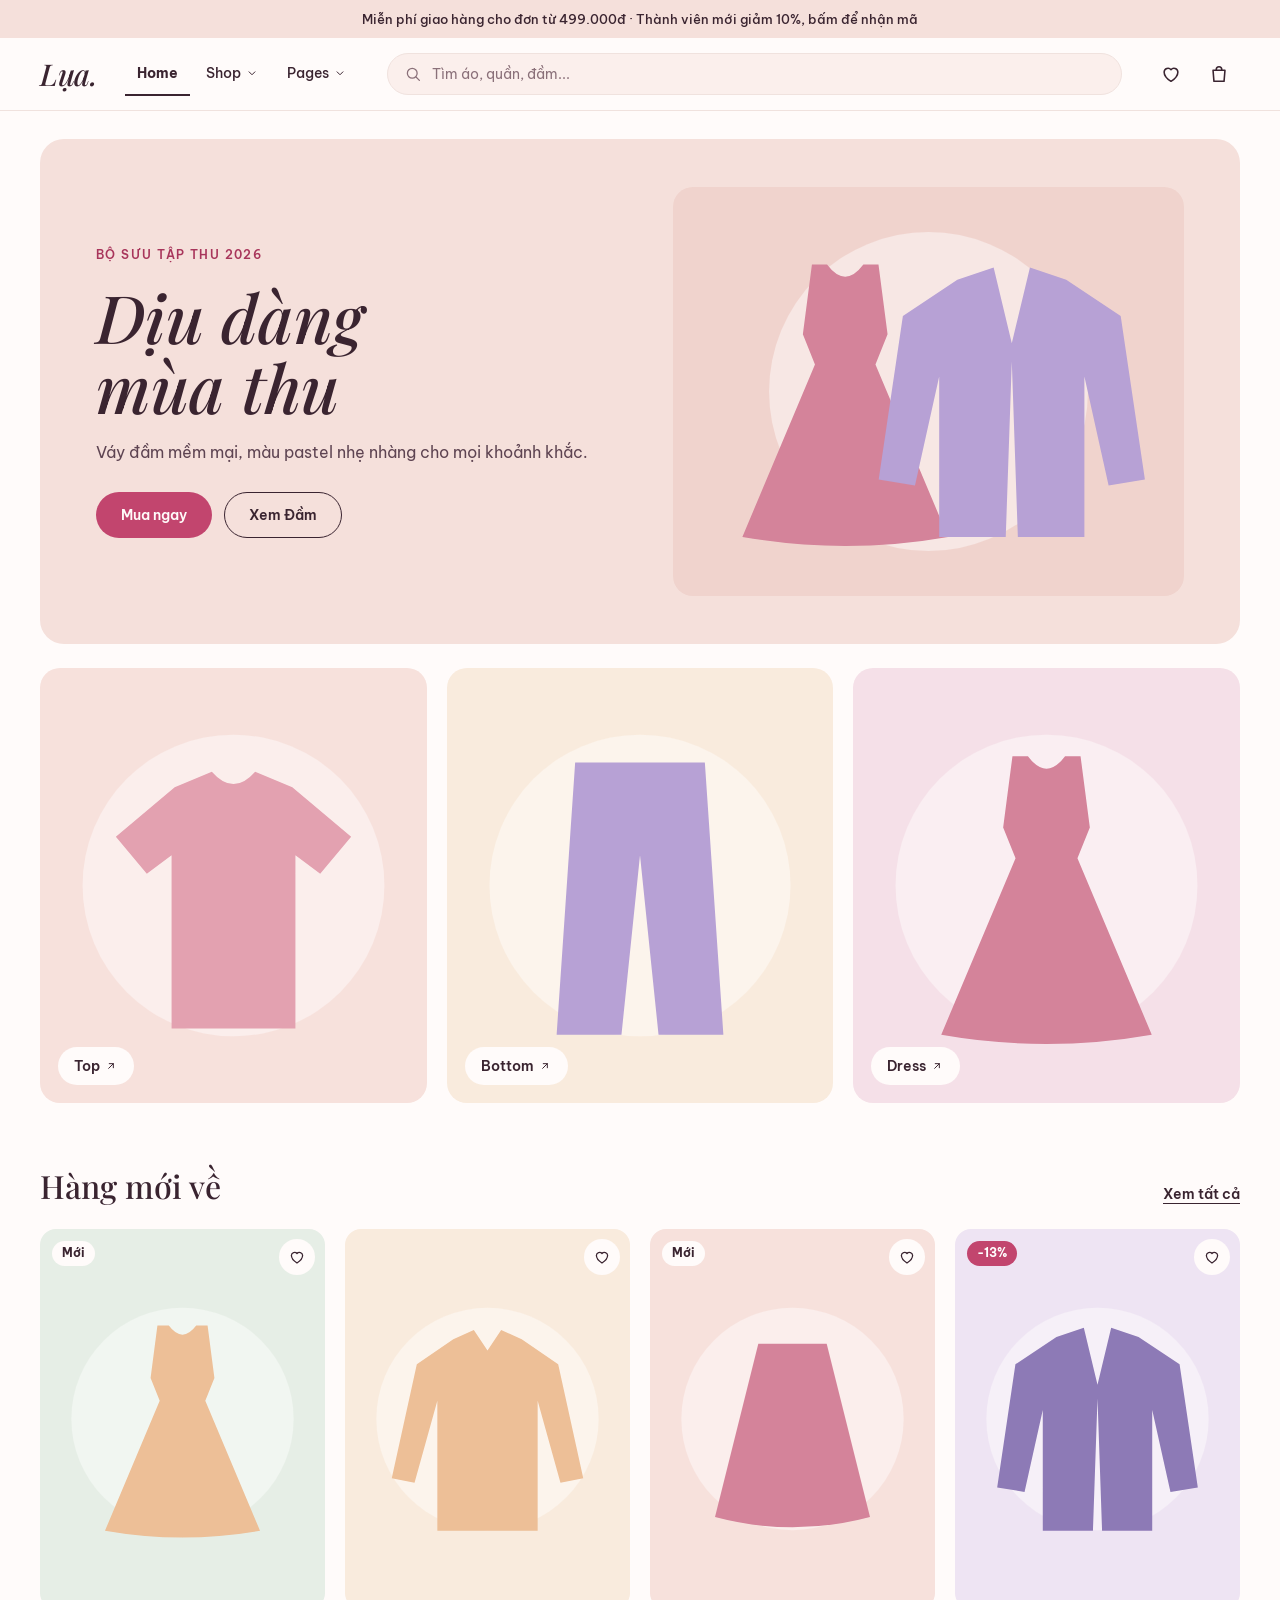
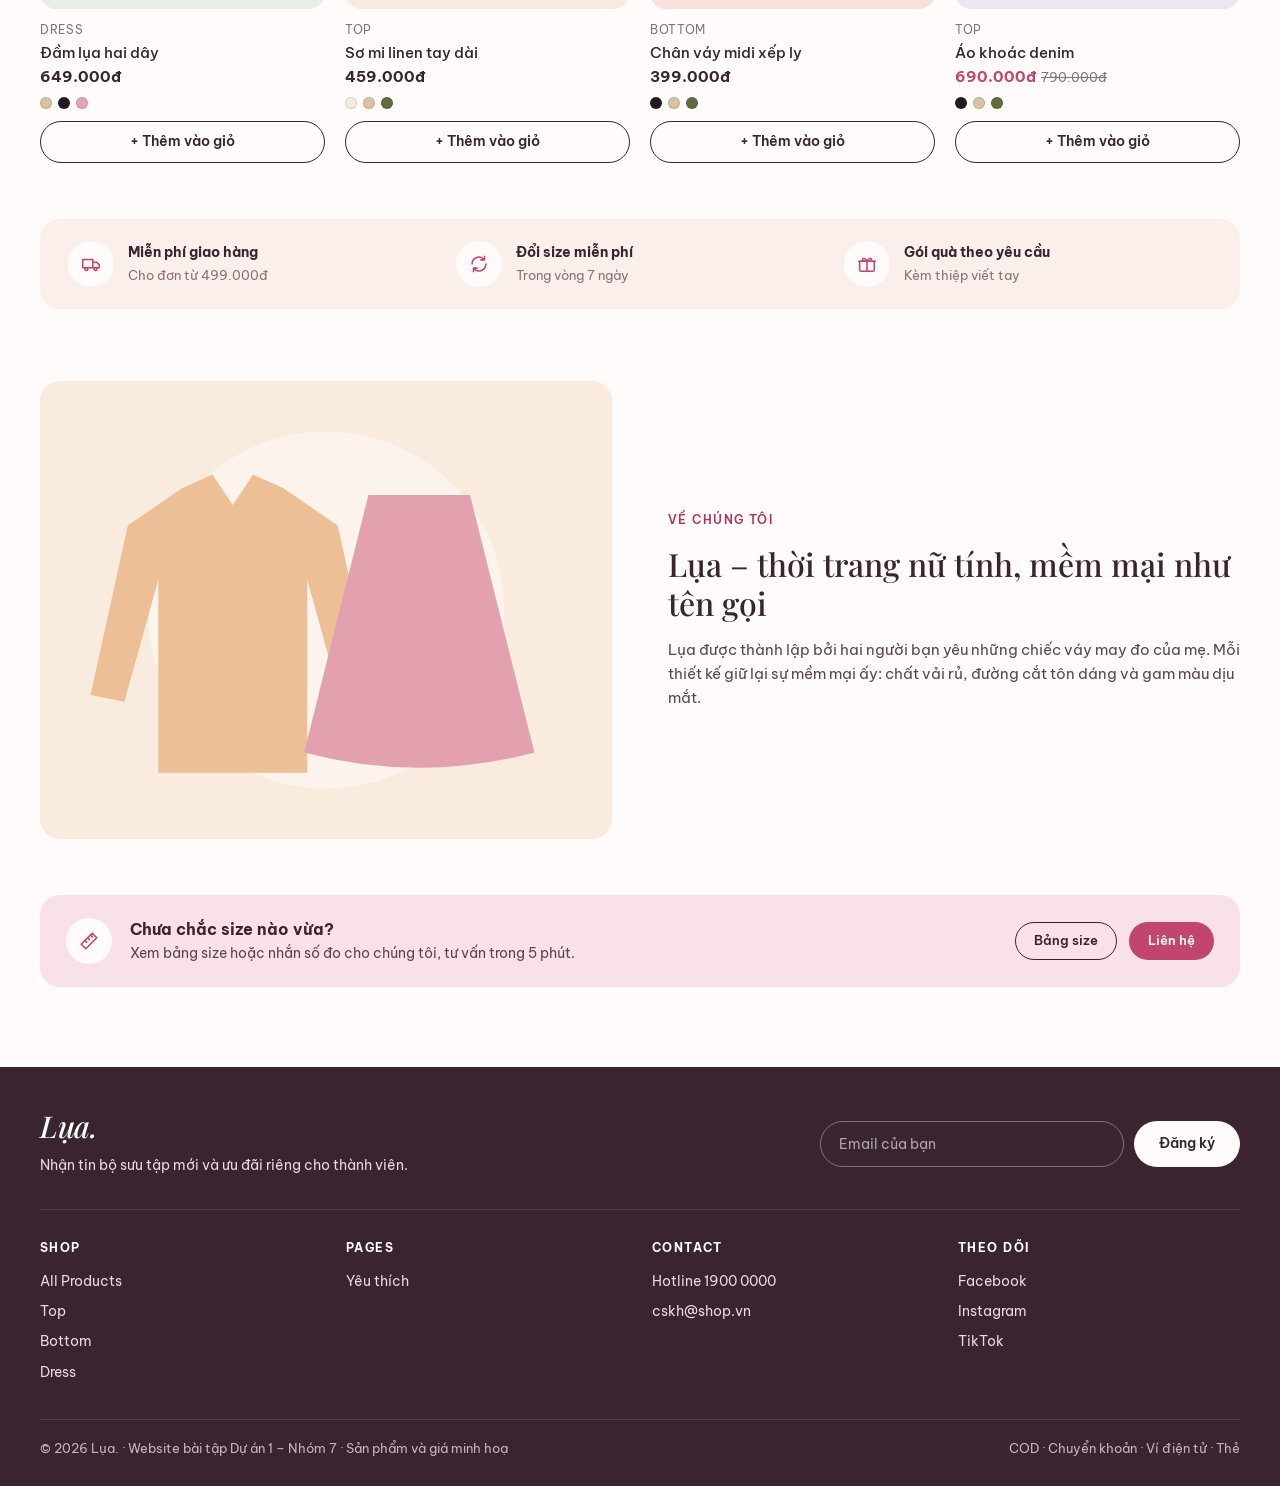
==== index.html @ 404c6734 "Web Lụa. theo mockup: Home, All Products, Top, Bottom, Dress, Quick add Co-Authored-By: Claude Opus " ====
<!doctype html>
<html lang="vi">
<head>
  <meta charset="utf-8">
  <meta name="viewport" content="width=device-width, initial-scale=1">
  <title>Lụa. · Thời trang nữ tính, mềm mại</title>
  <meta name="description" content="Lụa. – shop thời trang nữ: áo, quần, chân váy và đầm màu pastel. Website bài tập Nhóm 7.">
  <meta name="theme-color" content="#FFFBFA">
  <link rel="icon" href="images/favicon.svg" type="image/svg+xml">
  <link rel="preconnect" href="https://fonts.googleapis.com">
  <link rel="preconnect" href="https://fonts.gstatic.com" crossorigin>
  <link rel="stylesheet" href="https://fonts.googleapis.com/css2?family=Be+Vietnam+Pro:wght@400;500;600;700&amp;family=Playfair+Display:ital,wght@0,400..700;1,400..700&amp;display=swap">
  <link rel="stylesheet" href="style.css">
</head>
<body data-page="home">
  <a class="skip" href="#main">Bỏ qua menu</a>
  <div class="announce">
    <button type="button" data-open="promo"><span class="d-only">Miễn phí giao hàng cho đơn từ 499.000đ · Thành viên mới giảm 10%, bấm để nhận mã</span><span class="m-only">Giảm 10% cho đơn đầu tiên · Nhận mã</span></button>
  </div>
  <header class="site-header">
    <div class="wrap header-row">
      <div class="h-left m-only">
        <button type="button" class="icon-btn" data-open="menu" aria-label="Mở menu"><svg viewBox="0 0 24 24" fill="none" stroke="currentColor" stroke-width="1.7" stroke-linecap="round" stroke-linejoin="round" aria-hidden="true"><path d="M4 7h16M4 12h16M4 17h11"/></svg></button>
        <button type="button" class="icon-btn" data-open="search" aria-label="Tìm kiếm"><svg viewBox="0 0 24 24" fill="none" stroke="currentColor" stroke-width="1.7" stroke-linecap="round" stroke-linejoin="round" aria-hidden="true"><circle cx="11" cy="11" r="6.5"/><path d="m16 16 4.5 4.5"/></svg></button>
      </div>
      <a class="logo" href="index.html" aria-label="Lụa. – về trang chủ">Lụa.</a>
      <nav class="main-nav d-only" aria-label="Menu chính">
        <a href="index.html" class="on" aria-current="page">Home</a>
        <div class="dd">
          <a href="all-products.html">Shop <svg viewBox="0 0 24 24" fill="none" stroke="currentColor" stroke-width="1.7" stroke-linecap="round" stroke-linejoin="round" aria-hidden="true"><path d="m7 10 5 5 5-5"/></svg></a>
          <div class="dd-menu">
            <a href="all-products.html">All Products</a>
            <a href="top.html">Top</a>
            <a href="bottom.html">Bottom</a>
            <a href="dress.html">Dress</a>
            <a href="cart.html" data-page-link="cart" hidden>Shopping Cart</a>
            <a href="checkout.html" data-page-link="checkout" hidden>Checkout</a>
          </div>
        </div>
        <div class="dd">
          <button type="button">Pages <svg viewBox="0 0 24 24" fill="none" stroke="currentColor" stroke-width="1.7" stroke-linecap="round" stroke-linejoin="round" aria-hidden="true"><path d="m7 10 5 5 5-5"/></svg></button>
          <div class="dd-menu">
            <a href="about.html" data-page-link="about" hidden>About Us</a>
            <a href="faq.html" data-page-link="faq" hidden>FAQ</a>
            <button type="button" data-open="wish">Yêu thích</button>
            <a href="orders.html" data-page-link="orders" hidden>Orders</a>
            <a href="address.html" data-page-link="address" hidden>Address</a>
          </div>
        </div>
        <a href="contact.html" data-page-link="contact" hidden>Contact</a>
      </nav>
      <form class="search d-only" action="all-products.html" role="search">
        <svg viewBox="0 0 24 24" fill="none" stroke="currentColor" stroke-width="1.7" stroke-linecap="round" stroke-linejoin="round" aria-hidden="true"><circle cx="11" cy="11" r="6.5"/><path d="m16 16 4.5 4.5"/></svg>
        <input type="search" name="q" placeholder="Tìm áo, quần, đầm..." aria-label="Tìm sản phẩm" maxlength="60">
      </form>
      <div class="header-icons">
        <button type="button" class="icon-btn" data-open="wish" aria-label="Yêu thích"><svg viewBox="0 0 24 24" fill="none" stroke="currentColor" stroke-width="1.7" stroke-linecap="round" stroke-linejoin="round" aria-hidden="true"><path d="M12 20s-7.5-4.6-7.5-10.2A4.3 4.3 0 0 1 12 7.3a4.3 4.3 0 0 1 7.5 2.5C19.5 15.4 12 20 12 20z"/></svg></button>
        <a class="icon-btn d-only" href="profile.html" data-page-link="profile" hidden aria-label="Tài khoản"><svg viewBox="0 0 24 24" fill="none" stroke="currentColor" stroke-width="1.7" stroke-linecap="round" stroke-linejoin="round" aria-hidden="true"><circle cx="12" cy="8" r="3.6"/><path d="M5 20c1-3.6 3.8-5.6 7-5.6s6 2 7 5.6"/></svg></a>
        <button type="button" class="icon-btn" data-open="bag" aria-label="Giỏ hàng"><svg viewBox="0 0 24 24" fill="none" stroke="currentColor" stroke-width="1.7" stroke-linecap="round" stroke-linejoin="round" aria-hidden="true"><path d="M5.5 8h13l-1 12h-11l-1-12z"/><path d="M9 8V7a3 3 0 0 1 6 0v1"/></svg><span class="count-dot zero" data-cart-count>0</span></button>
      </div>
    </div>
  </header>

  <main id="main">
    <section class="wrap hero">
      <div class="hero-card">
        <div class="hero-text">
          <p class="eyebrow">Bộ sưu tập Thu 2026</p>
          <h1 class="display">Dịu dàng<br>mùa thu</h1>
          <p class="lead">Váy đầm mềm mại, màu pastel nhẹ nhàng cho mọi khoảnh khắc.</p>
          <div class="btn-row">
            <a class="btn btn-pink" href="all-products.html">Mua ngay</a>
            <a class="btn btn-line" href="dress.html">Xem Đầm</a>
          </div>
        </div>
        <div class="hero-img"><img src="images/hero.svg" alt="Đầm hồng và áo khoác tím trong bộ sưu tập Thu 2026" width="1000" height="800"></div>
      </div>
    </section>

    <section class="wrap cats" aria-label="Danh mục">
      <a class="cat" href="top.html"><img src="images/cat-top.svg" alt="" width="800" height="900"><span class="pill">Top <svg viewBox="0 0 24 24" fill="none" stroke="currentColor" stroke-width="1.7" stroke-linecap="round" stroke-linejoin="round" aria-hidden="true"><path d="M8 16 16 8M9 8h7v7"/></svg></span></a>
      <a class="cat" href="bottom.html"><img src="images/cat-bottom.svg" alt="" width="800" height="900"><span class="pill">Bottom <svg viewBox="0 0 24 24" fill="none" stroke="currentColor" stroke-width="1.7" stroke-linecap="round" stroke-linejoin="round" aria-hidden="true"><path d="M8 16 16 8M9 8h7v7"/></svg></span></a>
      <a class="cat" href="dress.html"><img src="images/cat-dress.svg" alt="" width="800" height="900"><span class="pill">Dress <svg viewBox="0 0 24 24" fill="none" stroke="currentColor" stroke-width="1.7" stroke-linecap="round" stroke-linejoin="round" aria-hidden="true"><path d="M8 16 16 8M9 8h7v7"/></svg></span></a>
    </section>

    <section class="wrap block">
      <div class="block-head">
        <h2>Hàng mới về</h2>
        <a class="link-under" href="all-products.html">Xem tất cả</a>
      </div>
      <div class="grid grid-4" id="newGrid"></div>
    </section>

    <section class="wrap">
      <ul class="perks">
        <li><span class="ic"><svg viewBox="0 0 24 24" fill="none" stroke="currentColor" stroke-width="1.7" stroke-linecap="round" stroke-linejoin="round" aria-hidden="true"><path d="M3 7h11v9H3zM14 10h4l3 3v3h-7"/><circle cx="7" cy="17.5" r="1.6"/><circle cx="17" cy="17.5" r="1.6"/></svg></span><div><b>Miễn phí giao hàng</b><small>Cho đơn từ 499.000đ</small></div></li>
        <li><span class="ic"><svg viewBox="0 0 24 24" fill="none" stroke="currentColor" stroke-width="1.7" stroke-linecap="round" stroke-linejoin="round" aria-hidden="true"><path d="M19.5 12a7.5 7.5 0 0 1-13 5.1M4.5 12a7.5 7.5 0 0 1 13-5.1"/><path d="M18 3.5v4h-4M6 20.5v-4h4"/></svg></span><div><b>Đổi size miễn phí</b><small>Trong vòng 7 ngày</small></div></li>
        <li><span class="ic"><svg viewBox="0 0 24 24" fill="none" stroke="currentColor" stroke-width="1.7" stroke-linecap="round" stroke-linejoin="round" aria-hidden="true"><rect x="4" y="9" width="16" height="11" rx="1.5"/><path d="M3 9h18M12 9v11M12 9c-1.2-3-5-4.2-5-1.6C7 9 10 9 12 9zm0 0c1.2-3 5-4.2 5-1.6C17 9 14 9 12 9z"/></svg></span><div><b>Gói quà theo yêu cầu</b><small>Kèm thiệp viết tay</small></div></li>
      </ul>
    </section>

    <section class="wrap about" id="about">
      <img src="images/about.svg" alt="Sơ mi cam và chân váy hồng của Lụa." width="1000" height="800">
      <div>
        <p class="eyebrow">Về chúng tôi</p>
        <h2>Lụa – thời trang nữ tính, mềm mại như tên gọi</h2>
        <p>Lụa được thành lập bởi hai người bạn yêu những chiếc váy may đo của mẹ. Mỗi thiết kế giữ lại sự mềm mại ấy: chất vải rủ, đường cắt tôn dáng và gam màu dịu mắt.</p>
        <a class="btn btn-line" href="about.html" data-page-link="about" hidden>Tìm hiểu thêm <svg viewBox="0 0 24 24" fill="none" stroke="currentColor" stroke-width="1.7" stroke-linecap="round" stroke-linejoin="round" aria-hidden="true"><path d="M5 12h14M13 6l6 6-6 6"/></svg></a>
      </div>
    </section>

    <section class="wrap">
      <div class="help">
        <span class="help-ic"><svg viewBox="0 0 24 24" fill="none" stroke="currentColor" stroke-width="1.7" stroke-linecap="round" stroke-linejoin="round" aria-hidden="true"><path d="m3.5 15.5 12-12 5 5-12 12z"/><path d="m7.5 11.5 2 2M10.5 8.5l2 2M13.5 5.5l2 2"/></svg></span>
        <div>
          <b>Chưa chắc size nào vừa?</b>
          <p>Xem bảng size hoặc nhắn số đo cho chúng tôi, tư vấn trong 5 phút.</p>
        </div>
        <div class="btn-row">
          <button type="button" class="btn btn-line btn-sm" data-open="sizeGuide">Bảng size</button>
          <a class="btn btn-pink btn-sm" href="#lien-he" data-page-upgrade="contact">Liên hệ</a>
        </div>
      </div>
    </section>
  </main>

  <footer class="site-footer" id="lien-he">
    <div class="wrap">
      <div class="f-top">
        <div>
          <a class="logo" href="index.html">Lụa.</a>
          <p>Nhận tin bộ sưu tập mới và ưu đãi riêng cho thành viên.</p>
        </div>
        <form class="f-news" id="newsForm">
          <input type="email" required placeholder="Email của bạn" aria-label="Email nhận tin">
          <button class="btn btn-light">Đăng ký</button>
        </form>
      </div>
      <div class="f-cols">
        <div>
          <h4>SHOP</h4>
          <a href="all-products.html">All Products</a>
          <a href="top.html">Top</a>
          <a href="bottom.html">Bottom</a>
          <a href="dress.html">Dress</a>
        </div>
        <div>
          <h4>PAGES</h4>
          <a href="about.html" data-page-link="about" hidden>About Us</a>
          <a href="faq.html" data-page-link="faq" hidden>FAQ</a>
          <button type="button" data-open="wish">Yêu thích</button>
          <a href="orders.html" data-page-link="orders" hidden>Orders</a>
          <a href="address.html" data-page-link="address" hidden>Address</a>
        </div>
        <div>
          <h4>CONTACT</h4>
          <a href="contact.html" data-page-link="contact" hidden>Liên hệ</a>
          <span>Hotline 1900 0000</span>
          <span>cskh@shop.vn</span>
        </div>
        <div>
          <h4>THEO DÕI</h4>
          <span>Facebook</span>
          <span>Instagram</span>
          <span>TikTok</span>
        </div>
      </div>
      <div class="f-bottom">
        <span>© 2026 Lụa. · Website bài tập Dự án 1 – Nhóm 7 · Sản phẩm và giá minh hoạ</span>
        <span>COD · Chuyển khoản · Ví điện tử · Thẻ</span>
      </div>
    </div>
  </footer>

  <dialog id="menu" class="drawer drawer-left" aria-label="Menu">
    <div class="drawer-head">
      <a class="logo" href="index.html">Lụa.</a>
      <button type="button" class="x" data-close aria-label="Đóng"><svg viewBox="0 0 24 24" fill="none" stroke="currentColor" stroke-width="1.7" stroke-linecap="round" stroke-linejoin="round" aria-hidden="true"><path d="M6 6l12 12M18 6 6 18"/></svg></button>
    </div>
    <nav class="menu-nav" aria-label="Menu">
      <a class="menu-top" href="index.html">Home</a>
      <p class="menu-label">Shop</p>
      <a href="all-products.html">All Products</a>
      <a href="top.html">Top</a>
      <a href="bottom.html">Bottom</a>
      <a href="dress.html">Dress</a>
      <a href="cart.html" data-page-link="cart" hidden>Shopping Cart</a>
      <a href="checkout.html" data-page-link="checkout" hidden>Checkout</a>
      <p class="menu-label">Pages</p>
      <a href="about.html" data-page-link="about" hidden>About Us</a>
      <a href="faq.html" data-page-link="faq" hidden>FAQ</a>
      <button type="button" data-open="wish">Yêu thích</button>
      <a href="orders.html" data-page-link="orders" hidden>Orders</a>
      <a href="address.html" data-page-link="address" hidden>Address</a>
      <a class="menu-top" href="contact.html" data-page-link="contact" hidden>Contact</a>
    </nav>
    <div class="btn-row" data-page-link="profile" hidden>
      <a class="btn btn-pink btn-sm" href="profile.html">Đăng nhập</a>
      <a class="btn btn-line btn-sm" href="profile.html">Đăng ký</a>
    </div>
  </dialog>

  <dialog id="search" class="search-sheet" aria-label="Tìm kiếm">
    <form action="all-products.html" role="search">
      <div class="search">
        <svg viewBox="0 0 24 24" fill="none" stroke="currentColor" stroke-width="1.7" stroke-linecap="round" stroke-linejoin="round" aria-hidden="true"><circle cx="11" cy="11" r="6.5"/><path d="m16 16 4.5 4.5"/></svg>
        <input type="search" name="q" placeholder="Tìm áo, quần, đầm..." aria-label="Tìm sản phẩm" maxlength="60">
      </div>
      <button class="btn btn-pink btn-sm">Tìm</button>
    </form>
  </dialog>

  <dialog id="quick" class="modal sheet" aria-labelledby="quickName">
    <form id="quickForm">
      <button type="button" class="x" data-close aria-label="Đóng"><svg viewBox="0 0 24 24" fill="none" stroke="currentColor" stroke-width="1.7" stroke-linecap="round" stroke-linejoin="round" aria-hidden="true"><path d="M6 6l12 12M18 6 6 18"/></svg></button>
      <div class="q-head">
        <img id="quickImg" src="images/p11.svg" alt="" width="600" height="800">
        <div>
          <p class="card-cat" id="quickCat"></p>
          <h3 id="quickName"></h3>
          <p class="card-price" id="quickPrice"></p>
        </div>
      </div>
      <div class="q-row"><span>Size: <b id="quickSizeLabel"></b></span><button type="button" class="link" data-open="sizeGuide">Hướng dẫn chọn size</button></div>
      <div class="choice" id="quickSizes" role="radiogroup" aria-label="Chọn size"></div>
      <div class="q-row"><span>Màu: <b id="quickColorLabel"></b></span></div>
      <div class="choice" id="quickColors" role="radiogroup" aria-label="Chọn màu"></div>
      <div class="q-buy">
        <div class="qty">
          <button type="button" data-step="-1" aria-label="Bớt 1">−</button>
          <input id="quickQty" value="1" inputmode="numeric" aria-label="Số lượng">
          <button type="button" data-step="1" aria-label="Thêm 1">+</button>
        </div>
        <button class="btn btn-pink" id="quickSubmit">Thêm vào giỏ</button>
      </div>
    </form>
  </dialog>

  <dialog id="bag" class="drawer drawer-right" aria-labelledby="bagTitle">
    <div class="drawer-head">
      <h2 id="bagTitle">Giỏ hàng (0)</h2>
      <button type="button" class="x" data-close aria-label="Đóng"><svg viewBox="0 0 24 24" fill="none" stroke="currentColor" stroke-width="1.7" stroke-linecap="round" stroke-linejoin="round" aria-hidden="true"><path d="M6 6l12 12M18 6 6 18"/></svg></button>
    </div>
    <div class="ship-note" id="shipNote" hidden>
      <span id="shipText"></span>
      <div class="ship-bar"><span id="shipBar"></span></div>
    </div>
    <div class="rows" id="bagRows"></div>
    <div class="bag-foot" id="bagFoot" hidden>
      <div class="bag-total"><span>Tạm tính</span><b id="bagTotal">0đ</b></div>
      <p class="note">Phí giao hàng và mã giảm giá tính ở bước thanh toán.</p>
      <a class="btn btn-pink btn-block" href="checkout.html" data-page-link="checkout" hidden>Thanh toán</a>
      <a class="btn btn-line btn-block" href="cart.html" data-page-link="cart" hidden>Xem giỏ hàng</a>
      <button type="button" class="link" data-close>Tiếp tục mua sắm</button>
    </div>
  </dialog>

  <dialog id="wish" class="drawer drawer-right" aria-labelledby="wishTitle">
    <div class="drawer-head">
      <h2 id="wishTitle">Yêu thích (0)</h2>
      <button type="button" class="x" data-close aria-label="Đóng"><svg viewBox="0 0 24 24" fill="none" stroke="currentColor" stroke-width="1.7" stroke-linecap="round" stroke-linejoin="round" aria-hidden="true"><path d="M6 6l12 12M18 6 6 18"/></svg></button>
    </div>
    <div class="rows" id="wishRows"></div>
  </dialog>

  <dialog id="sizeGuide" class="modal" aria-labelledby="sizeTitle">
    <button type="button" class="x" data-close aria-label="Đóng"><svg viewBox="0 0 24 24" fill="none" stroke="currentColor" stroke-width="1.7" stroke-linecap="round" stroke-linejoin="round" aria-hidden="true"><path d="M6 6l12 12M18 6 6 18"/></svg></button>
    <h2 id="sizeTitle">Bảng size</h2>
    <p class="lead">Đối chiếu chiều cao và cân nặng. Nếu nằm giữa hai size, nên chọn size lớn hơn.</p>
    <table class="size-table">
      <thead><tr><th>Size</th><th>Chiều cao</th><th>Cân nặng</th><th>Vòng eo</th></tr></thead>
      <tbody>
        <tr><td>S</td><td>1m50 – 1m55</td><td>40 – 45 kg</td><td>62 – 66 cm</td></tr>
        <tr><td>M</td><td>1m55 – 1m60</td><td>45 – 50 kg</td><td>66 – 70 cm</td></tr>
        <tr><td>L</td><td>1m60 – 1m65</td><td>50 – 55 kg</td><td>70 – 74 cm</td></tr>
        <tr><td>XL</td><td>1m65 – 1m70</td><td>55 – 62 kg</td><td>74 – 78 cm</td></tr>
      </tbody>
    </table>
  </dialog>

  <dialog id="promo" class="promo" aria-labelledby="promoTitle">
    <button type="button" class="x" data-close aria-label="Đóng"><svg viewBox="0 0 24 24" fill="none" stroke="currentColor" stroke-width="1.7" stroke-linecap="round" stroke-linejoin="round" aria-hidden="true"><path d="M6 6l12 12M18 6 6 18"/></svg></button>
    <img src="images/promo.svg" alt="" width="1000" height="400">
    <div class="promo-body">
      <p class="eyebrow">Thành viên mới</p>
      <h3 id="promoTitle">Giảm 10% cho đơn đầu tiên</h3>
      <form id="promoForm" class="stack">
        <p>Để lại email, Lụa. gửi mã giảm giá và báo sớm khi có bộ sưu tập mới.</p>
        <input type="email" required placeholder="Email của bạn" aria-label="Email nhận mã">
        <button class="btn btn-pink">Nhận mã giảm giá</button>
        <button type="button" class="later" data-close>Để sau</button>
      </form>
      <div id="promoDone" class="stack" hidden>
        <p>Mã giảm 10% của bạn, nhập ở bước thanh toán:</p>
        <span class="code">LUA10</span>
        <button type="button" class="btn btn-line" data-close>Tiếp tục mua sắm</button>
      </div>
    </div>
  </dialog>

  <div class="toast" id="toast" role="status" aria-live="polite" hidden>
    <span class="toast-ic"><svg viewBox="0 0 24 24" fill="none" stroke="currentColor" stroke-width="1.7" stroke-linecap="round" stroke-linejoin="round" aria-hidden="true"><path d="m5 12.5 4.5 4.5L19 7.5"/></svg></span>
    <div><b id="toastTitle"></b><small id="toastText"></small></div>
    <button type="button" class="x" data-toast-close aria-label="Đóng"><svg viewBox="0 0 24 24" fill="none" stroke="currentColor" stroke-width="1.7" stroke-linecap="round" stroke-linejoin="round" aria-hidden="true"><path d="M6 6l12 12M18 6 6 18"/></svg></button>
    <div class="toast-actions" id="toastActions">
      <button type="button" class="btn btn-line btn-sm" data-toast-close>Mua tiếp</button>
      <button type="button" class="btn btn-pink btn-sm" data-open="bag">Xem giỏ hàng</button>
    </div>
  </div>

  <script src="app.js"></script>
</body>
</html>
---- style.css ----
/* Lụa. – Nhóm 7 · Trang mua sắm (việc 10)
   Màu, chữ và nút lấy theo style guide Lụa. trong Figma. */

:root {
  --bg: #FFFBFA;        /* Nền trang */
  --soft: #FBEFEC;      /* Nền hồng nhạt */
  --soft-2: #F5E0DB;    /* Nền hồng đậm */
  --ink: #3A2430;       /* Chữ chính */
  --ink-2: #5E4452;     /* Chữ phụ */
  --muted: #8A7079;     /* Chữ mờ */
  --accent: #C2456E;    /* Nút, điểm nhấn */
  --accent-dark: #A8355B;
  --line: #E2C8C3;      /* Đường viền */
  --line-soft: #F0E2DE;
  --on-dark: #E9DADF;
  --serif: 'Playfair Display', Georgia, serif;
  --sans: 'Be Vietnam Pro', Arial, sans-serif;
  --radius: 16px;
  --wrap: 1200px;
}

* { box-sizing: border-box; }
html { -webkit-text-size-adjust: 100%; }
body { margin: 0; background: var(--bg); color: var(--ink); font: 15px/1.6 var(--sans); -webkit-font-smoothing: antialiased; }
img { display: block; max-width: 100%; height: auto; }
a { color: inherit; text-decoration: none; }
button, input, select { font: inherit; color: inherit; }
button { cursor: pointer; background: none; border: 0; padding: 0; }
h1, h2, h3, h4 { margin: 0; font-weight: 500; }
p { margin: 0; }
:focus-visible { outline: 2px solid var(--accent); outline-offset: 3px; border-radius: 6px; }
[hidden] { display: none !important; }
body:has(dialog[open]) { overflow: hidden; }
.sr { position: absolute; width: 1px; height: 1px; overflow: hidden; clip: rect(0 0 0 0); white-space: nowrap; }
.skip { position: absolute; left: -999px; top: 8px; background: var(--ink); color: #fff; padding: 8px 14px; border-radius: 99px; z-index: 50; }
.skip:focus { left: 8px; }
.wrap { max-width: calc(var(--wrap) + 48px); margin: 0 auto; padding: 0 24px; }
.m-only { display: none !important; }

/* ---------- Chữ ---------- */
.logo { font: italic 500 30px/1 var(--serif); letter-spacing: -0.5px; white-space: nowrap; }
.eyebrow { font-size: 12px; font-weight: 600; letter-spacing: 0.12em; text-transform: uppercase; color: var(--accent-dark); }
.display { font: italic 500 clamp(44px, 5.2vw, 72px)/1.05 var(--serif); }
.lead { color: var(--ink-2); font-size: 16px; }
h1 { font: 500 44px/1.15 var(--serif); }
h2 { font: 500 32px/1.2 var(--serif); }

/* ---------- Nút ---------- */
.btn { display: inline-flex; align-items: center; justify-content: center; gap: 8px; min-height: 46px; padding: 0 24px; border-radius: 999px; font-weight: 600; font-size: 14px; border: 1.5px solid transparent; transition: background .2s, color .2s, border-color .2s; white-space: nowrap; }
.btn svg { width: 16px; height: 16px; }
.btn-pink { background: var(--accent); color: #FFFBFA; }
.btn-pink:hover { background: var(--accent-dark); }
.btn-line { border-color: var(--ink); color: var(--ink); background: transparent; }
.btn-line:hover { background: var(--ink); color: var(--bg); }
.btn-light { background: var(--bg); color: var(--ink); }
.btn-light:hover { background: var(--soft-2); }
.btn-sm { min-height: 38px; padding: 0 18px; font-size: 13px; }
.btn-block { width: 100%; }
.btn-row { display: flex; flex-wrap: wrap; gap: 12px; }
.link-under { text-decoration: underline; text-underline-offset: 4px; font-weight: 600; font-size: 14px; }
.link { color: var(--ink-2); font-size: 13px; text-decoration: underline; text-underline-offset: 3px; }
.icon-btn { position: relative; display: inline-grid; place-items: center; width: 42px; height: 42px; border-radius: 999px; }
.icon-btn:hover { background: var(--soft); }
.icon-btn svg { width: 22px; height: 22px; }

/* ---------- Thanh thông báo, header ---------- */
.announce { background: var(--soft-2); text-align: center; }
.announce button { width: 100%; padding: 9px 16px; font-size: 12.5px; font-weight: 500; color: var(--ink); }
.announce button:hover { text-decoration: underline; text-underline-offset: 3px; }
.site-header { position: sticky; top: 0; z-index: 20; background: rgba(255, 251, 250, .96); backdrop-filter: blur(8px); border-bottom: 1px solid var(--line-soft); }
.header-row { display: flex; align-items: center; gap: 28px; height: 72px; }
.main-nav { display: flex; align-items: center; gap: 4px; }
.main-nav > a, .dd > a, .dd > button { display: inline-flex; align-items: center; gap: 4px; padding: 10px 12px; font-size: 14px; font-weight: 500; border-bottom: 2px solid transparent; }
.main-nav svg { width: 14px; height: 14px; }
.main-nav .on { font-weight: 700; border-bottom-color: var(--ink); }
.dd { position: relative; }
.dd-menu { display: none; position: absolute; top: 100%; left: 0; min-width: 210px; padding: 8px; background: var(--bg); border: 1px solid var(--line); border-radius: 14px; box-shadow: 0 14px 34px rgba(58, 36, 48, .1); }
.dd:hover .dd-menu, .dd:focus-within .dd-menu { display: grid; }
.dd-menu a, .dd-menu button { padding: 8px 12px; border-radius: 8px; font-size: 14px; text-align: left; }
.dd-menu a:hover, .dd-menu button:hover { background: var(--soft); }
.search { flex: 1; display: flex; align-items: center; gap: 8px; height: 42px; padding: 0 16px; background: var(--soft); border: 1px solid var(--line-soft); border-radius: 999px; }
.search svg { width: 18px; height: 18px; color: var(--muted); flex: none; }
.search input { flex: 1; min-width: 0; border: 0; background: transparent; outline: 0; font-size: 14px; }
.search input::placeholder { color: var(--muted); }
.search:focus-within { border-color: var(--line); background: #fff; }
.header-icons { display: flex; align-items: center; gap: 6px; margin-left: auto; }
.count-dot { position: absolute; top: 2px; right: 0; min-width: 18px; height: 18px; padding: 0 5px; border-radius: 99px; background: var(--accent); color: #fff; font-size: 11px; font-weight: 700; line-height: 18px; text-align: center; }
.count-dot.zero { display: none; }

/* ---------- Trang chủ ---------- */
.hero { margin-top: 28px; }
.hero-card { display: grid; grid-template-columns: 1.05fr 1fr; gap: 40px; align-items: center; padding: 48px 56px; background: var(--soft-2); border-radius: 24px; }
.hero-text { display: grid; gap: 18px; }
.hero-text .btn-row { margin-top: 8px; }
.hero-img img { width: 100%; aspect-ratio: 5 / 4; object-fit: cover; border-radius: 20px; }
.cats { display: grid; grid-template-columns: repeat(3, 1fr); gap: 20px; margin-top: 24px; }
.cat { position: relative; overflow: hidden; border-radius: 20px; }
.cat img { width: 100%; aspect-ratio: 8 / 9; object-fit: cover; transition: transform .35s; }
.cat:hover img { transform: scale(1.03); }
.cat .pill { position: absolute; left: 18px; bottom: 18px; display: inline-flex; align-items: center; gap: 4px; padding: 8px 16px; background: var(--bg); border-radius: 999px; font-size: 14px; font-weight: 600; }
.cat .pill svg { width: 14px; height: 14px; }
.block { margin-top: 64px; }
.block-head { display: flex; align-items: baseline; justify-content: space-between; gap: 16px; margin-bottom: 24px; }
.perks { list-style: none; margin: 56px 0 0; padding: 22px 28px; display: grid; grid-template-columns: repeat(3, 1fr); gap: 20px; background: var(--soft); border-radius: 20px; }
.perks li { display: flex; align-items: center; gap: 14px; }
.perks svg, .help-ic svg { width: 22px; height: 22px; color: var(--accent); }
.perks .ic, .help-ic { display: grid; place-items: center; width: 46px; height: 46px; flex: none; border-radius: 999px; background: var(--bg); }
.perks b { display: block; font-size: 14px; }
.perks small { color: var(--muted); font-size: 12.5px; }
.about { display: grid; grid-template-columns: 1fr 1fr; gap: 56px; align-items: center; margin-top: 72px; }
.about img { width: 100%; aspect-ratio: 5 / 4; object-fit: cover; border-radius: 20px; }
.about > div { display: grid; gap: 16px; justify-items: start; }
.about p:not(.eyebrow) { color: var(--ink-2); }
.help { display: flex; align-items: center; gap: 18px; margin-top: 56px; padding: 22px 26px; background: #F8E1E8; border-radius: 20px; }
.help > div:nth-child(2) { flex: 1; }
.help b { display: block; font-size: 16px; }
.help p { color: var(--ink-2); font-size: 14px; }

/* ---------- Trang danh mục ---------- */
.listing { padding-top: 18px; padding-bottom: 72px; }
.crumbs { display: flex; gap: 8px; font-size: 13px; color: var(--muted); }
.crumbs a:hover { color: var(--ink); text-decoration: underline; }
.crumbs b { color: var(--ink); font-weight: 600; }
.page-head { display: flex; align-items: flex-end; justify-content: space-between; gap: 16px; margin-top: 26px; }
.page-head > div { display: grid; gap: 6px; }
.count { color: var(--muted); font-size: 13px; padding-bottom: 8px; }
.search-note { margin-top: 12px; color: var(--ink-2); font-size: 14px; }
.search-note a { margin-left: 8px; }
.chips { display: flex; flex-wrap: wrap; gap: 10px; margin: 28px 0 36px; }
.chips a { padding: 9px 18px; border: 1px solid var(--line); border-radius: 999px; font-size: 14px; font-weight: 500; background: var(--bg); }
.chips a:hover { border-color: var(--ink); }
.chips a.on { background: var(--ink); border-color: var(--ink); color: var(--bg); }
.shop { display: grid; grid-template-columns: 240px 1fr; gap: 32px; align-items: start; }
.side { position: sticky; top: 96px; display: grid; gap: 14px; padding: 20px; border: 1px solid var(--line-soft); border-radius: 18px; background: var(--bg); }
.side h3 { font: 700 14px/1.3 var(--sans); }
.side h3:not(:first-child) { margin-top: 8px; }
.sizes { display: flex; gap: 8px; }
.size { width: 40px; height: 40px; border-radius: 999px; border: 1px solid var(--line); font-size: 13px; font-weight: 600; background: var(--bg); }
.size:hover { border-color: var(--ink); }
.size[aria-pressed="true"] { background: var(--ink); border-color: var(--ink); color: var(--bg); }
.swatches { display: flex; flex-wrap: wrap; gap: 10px; }
.swatch { width: 30px; height: 30px; border-radius: 999px; background: var(--c); border: 1px solid rgba(58, 36, 48, .15); }
.swatch[aria-pressed="true"] { box-shadow: 0 0 0 2px var(--bg), 0 0 0 4px var(--ink); }
.prices { display: grid; gap: 10px; }
.prices label { display: flex; align-items: center; gap: 10px; font-size: 14px; cursor: pointer; }
.prices input { width: 18px; height: 18px; margin: 0; accent-color: var(--accent); }
.side .btn { margin-top: 10px; }
.toolbar { display: flex; align-items: center; justify-content: space-between; gap: 12px; min-height: 42px; margin-bottom: 18px; }
.active-filters { color: var(--muted); font-size: 13px; }
.sort select { height: 42px; padding: 0 40px 0 16px; border: 1px solid var(--line); border-radius: 999px; background: var(--bg) url("data:image/svg+xml,%3Csvg xmlns='http://www.w3.org/2000/svg' width='12' height='12' viewBox='0 0 24 24' fill='none' stroke='%233A2430' stroke-width='2'%3E%3Cpath d='m6 9 6 6 6-6'/%3E%3C/svg%3E") no-repeat right 16px center; appearance: none; -webkit-appearance: none; font-size: 13.5px; cursor: pointer; }
.btn-more { display: flex; margin: 40px auto 0; }
.empty { grid-column: 1 / -1; padding: 40px 0; text-align: center; color: var(--ink-2); }
.empty .btn { margin-top: 14px; }

/* ---------- Thẻ sản phẩm ---------- */
.grid { display: grid; gap: 34px 20px; }
.grid-3 { grid-template-columns: repeat(3, minmax(0, 1fr)); }
.grid-4 { grid-template-columns: repeat(4, minmax(0, 1fr)); }
.card { display: flex; flex-direction: column; }
.card-media { position: relative; overflow: hidden; border-radius: var(--radius); }
.card-img { display: block; width: 100%; }
.card-img img { width: 100%; aspect-ratio: 3 / 4; object-fit: cover; transition: transform .35s; }
.card-img:hover img { transform: scale(1.03); }
.badge { position: absolute; top: 12px; left: 12px; padding: 3px 10px; border-radius: 999px; background: var(--bg); font-size: 11.5px; font-weight: 700; }
.badge.sale { background: var(--accent); color: #fff; }
.heart { position: absolute; top: 10px; right: 10px; display: grid; place-items: center; width: 36px; height: 36px; border-radius: 999px; background: var(--bg); }
.heart svg { width: 18px; height: 18px; }
.heart.on svg { fill: var(--accent); stroke: var(--accent); }
.card-cat { margin-top: 12px; color: var(--muted); font-size: 11.5px; letter-spacing: .06em; text-transform: uppercase; }
.card-name { margin-top: 2px; font: 500 15px/1.4 var(--sans); }
.card-price { margin-top: 2px; font-weight: 700; font-size: 15px; }
.card-price .sale { color: var(--accent); }
.card-price del, .row del { margin-left: 2px; color: var(--muted); font-weight: 400; font-size: 13px; }
.dots { display: flex; gap: 6px; margin: 8px 0 12px; }
.dots span { width: 12px; height: 12px; border-radius: 999px; background: var(--c); border: 1px solid rgba(58, 36, 48, .15); }
.card .btn-line { margin-top: auto; min-height: 42px; font-size: 13.5px; }

/* ---------- Footer ---------- */
.site-footer { margin-top: 80px; background: var(--ink); color: var(--on-dark); font-size: 14px; }
.site-footer .logo { color: #fff; }
.f-top { display: flex; align-items: center; justify-content: space-between; gap: 32px; padding: 44px 0 32px; border-bottom: 1px solid rgba(255, 255, 255, .12); }
.f-top p { margin-top: 10px; }
.f-news { display: flex; gap: 10px; width: min(420px, 100%); }
.f-news input { flex: 1; min-width: 0; height: 46px; padding: 0 18px; border-radius: 999px; border: 1px solid rgba(255, 255, 255, .35); background: transparent; color: #fff; outline: 0; }
.f-news input::placeholder { color: rgba(255, 255, 255, .6); }
.f-news input:focus { border-color: #fff; }
.f-cols { display: grid; grid-template-columns: repeat(4, 1fr); gap: 24px; padding: 32px 0; }
.f-cols h4 { margin-bottom: 12px; font: 700 12px/1 var(--sans); letter-spacing: .12em; color: #fff; }
.f-cols a, .f-cols span, .f-cols button { display: block; padding: 4px 0; text-align: left; }
.f-cols a:hover, .f-cols button:hover { color: #fff; text-decoration: underline; text-underline-offset: 3px; }
.f-bottom { display: flex; justify-content: space-between; gap: 16px; flex-wrap: wrap; padding: 18px 0 28px; border-top: 1px solid rgba(255, 255, 255, .12); font-size: 12.5px; color: rgba(233, 218, 223, .8); }

/* ---------- Hộp thoại ---------- */
dialog { padding: 0; border: 0; color: var(--ink); background: var(--bg); max-width: calc(100vw - 32px); max-height: calc(100dvh - 32px); }
dialog::backdrop { background: rgba(32, 20, 27, .55); }
.modal { width: 460px; border-radius: 20px; padding: 26px; }
.x { position: absolute; top: 14px; right: 14px; display: grid; place-items: center; width: 36px; height: 36px; border-radius: 999px; }
.x:hover { background: var(--soft); }
.x svg { width: 20px; height: 20px; }
.drawer { margin: 0; height: 100dvh; max-height: 100dvh; width: min(400px, 88vw); padding: 24px; overflow-y: auto; }
.drawer-left { margin-right: auto; }
.drawer-right { margin-left: auto; display: none; flex-direction: column; }
.drawer-right[open] { display: flex; }
.drawer-head { display: flex; align-items: center; justify-content: space-between; padding-bottom: 16px; border-bottom: 1px solid var(--line-soft); }
.drawer-head .x { position: static; }
.drawer-head h2 { font-size: 26px; }
.menu-nav { display: grid; padding: 12px 0 20px; }
.menu-nav a, .menu-nav button { padding: 9px 0 9px 8px; text-align: left; font-size: 15px; }
.menu-nav .menu-top { padding-left: 0; font: 500 18px/1.4 var(--serif); }
.menu-label { margin-top: 12px; font-size: 12px; font-weight: 700; letter-spacing: .12em; color: var(--accent-dark); text-transform: uppercase; }
.search-sheet { margin: 0 auto auto; width: 100%; max-width: 100%; border-radius: 0 0 20px 20px; padding: 18px 16px; }
.search-sheet form { display: flex; gap: 10px; }
.search-sheet .search { height: 46px; }

/* Quick add */
.q-head { display: flex; gap: 16px; align-items: center; padding-right: 36px; }
.q-head img { width: 84px; height: 112px; object-fit: cover; border-radius: 12px; }
.q-head h3 { font: 600 17px/1.35 var(--sans); }
.q-row { display: flex; justify-content: space-between; align-items: center; margin: 22px 0 10px; font-size: 14px; }
.choice { display: flex; flex-wrap: wrap; gap: 10px; }
.choice label { position: relative; cursor: pointer; }
.choice input { position: absolute; opacity: 0; inset: 0; margin: 0; cursor: pointer; }
.choice .size { display: grid; place-items: center; }
.choice input:checked + .size { background: var(--ink); border-color: var(--ink); color: var(--bg); }
.choice input:focus-visible + span { outline: 2px solid var(--accent); outline-offset: 3px; }
.choice .swatch { display: block; width: 34px; height: 34px; }
.choice input:checked + .swatch { box-shadow: 0 0 0 2px var(--bg), 0 0 0 4px var(--ink); }
.q-buy { display: flex; gap: 12px; margin-top: 24px; }
.q-buy .btn { flex: 1; }
.qty { display: inline-flex; align-items: center; height: 46px; border: 1px solid var(--line); border-radius: 999px; }
.qty button { width: 38px; height: 100%; font-size: 18px; }
.qty input { width: 32px; border: 0; background: transparent; text-align: center; outline: 0; font-weight: 600; }
.qty.sm { height: 34px; }
.qty.sm button { width: 30px; font-size: 15px; }
.qty.sm input { width: 24px; font-size: 13px; }

/* Giỏ hàng, yêu thích */
.ship-note { margin: 16px 0 4px; padding: 12px 14px; border-radius: 12px; background: var(--soft); font-size: 13px; }
.ship-bar { height: 6px; margin-top: 8px; border-radius: 99px; background: var(--line-soft); overflow: hidden; }
.ship-bar span { display: block; height: 100%; background: var(--accent); border-radius: 99px; }
.rows { flex: 1; padding: 6px 0; }
.row { display: flex; gap: 14px; padding: 16px 0; border-bottom: 1px solid var(--line-soft); }
.row img { width: 70px; height: 93px; object-fit: cover; border-radius: 10px; flex: none; }
.row > div { flex: 1; display: grid; gap: 4px; align-content: start; }
.row b { font-weight: 600; font-size: 14px; }
.row small { color: var(--muted); font-size: 12.5px; }
.row-foot { display: flex; align-items: center; justify-content: space-between; gap: 8px; margin-top: 4px; }
.row .remove { justify-self: start; color: var(--muted); font-size: 12.5px; text-decoration: underline; }
.row small .sale { color: var(--accent); font-weight: 600; }
.bag-empty { padding: 36px 0; color: var(--ink-2); text-align: center; }
.bag-foot { display: grid; gap: 10px; padding-top: 16px; border-top: 1px solid var(--line-soft); }
.bag-total { display: flex; justify-content: space-between; font-size: 16px; }
.bag-total b { font-size: 18px; }
.bag-foot .note { color: var(--muted); font-size: 12.5px; }

/* Bảng size, mã giảm giá */
.size-table { width: 100%; margin-top: 14px; border-collapse: collapse; font-size: 14px; }
.size-table th, .size-table td { padding: 9px 10px; border: 1px solid var(--line); text-align: left; }
.size-table thead { background: var(--soft); }
.promo { width: 420px; border-radius: 20px; overflow: hidden; }
.promo img { width: 100%; aspect-ratio: 5 / 2; object-fit: cover; }
.promo-body { display: grid; gap: 12px; padding: 22px 24px 24px; }
.promo-body h3 { font: italic 500 28px/1.2 var(--serif); }
.promo-body p:not(.eyebrow) { color: var(--ink-2); font-size: 14px; }
.promo-body input { height: 46px; padding: 0 18px; border: 1px solid var(--line); border-radius: 999px; background: #fff; outline: 0; }
.promo-body input:focus { border-color: var(--ink); }
.stack { display: grid; gap: 12px; }
.promo-body .later { justify-self: center; color: var(--muted); font-size: 13px; text-decoration: underline; }
.code { justify-self: start; padding: 10px 18px; border: 1.5px dashed var(--accent); border-radius: 12px; font: 700 20px/1 var(--sans); letter-spacing: .12em; color: var(--accent-dark); }

/* Thông báo đã thêm vào giỏ */
.toast { position: fixed; z-index: 60; top: 88px; right: 24px; width: min(360px, calc(100vw - 32px)); display: grid; grid-template-columns: auto 1fr auto; gap: 4px 12px; align-items: start; padding: 16px; background: var(--bg); border: 1px solid var(--line); border-radius: 16px; box-shadow: 0 18px 40px rgba(58, 36, 48, .16); }
.toast-ic { display: grid; place-items: center; width: 28px; height: 28px; border-radius: 99px; background: var(--accent); color: #fff; }
.toast-ic svg { width: 16px; height: 16px; }
.toast b { display: block; font-size: 14px; }
.toast small { color: var(--muted); font-size: 12.5px; }
.toast .x { position: static; width: 28px; height: 28px; }
.toast-actions { grid-column: 1 / -1; display: grid; grid-template-columns: 1fr 1fr; gap: 10px; margin-top: 10px; }

/* ---------- Máy tính bảng ---------- */
@media (max-width: 1100px) {
  .header-row { gap: 16px; }
  .main-nav > a, .dd > a, .dd > button { padding: 10px 8px; }
  .grid-4 { grid-template-columns: repeat(3, minmax(0, 1fr)); }
  .grid-4 .card:nth-child(4) { display: none; }
  .shop { grid-template-columns: 210px 1fr; gap: 24px; }
  .side .sizes { gap: 6px; }
  .side .size { width: 36px; height: 36px; }
}

/* ---------- Điện thoại ---------- */
@media (max-width: 900px) {
  .m-only { display: revert !important; }
  .d-only { display: none !important; }
  body { font-size: 14px; }
  .wrap { padding: 0 16px; }
  .header-row { display: grid; grid-template-columns: 1fr auto 1fr; height: 60px; gap: 0; }
  .h-left { display: flex !important; gap: 2px; }
  .header-icons { justify-content: flex-end; gap: 2px; }
  .logo { font-size: 28px; }
  .site-header .logo { justify-self: center; }
  .hero { margin-top: 16px; }
  .hero-card { grid-template-columns: 1fr; gap: 22px; padding: 24px 20px 20px; border-radius: 20px; }
  .hero-text { gap: 14px; }
  .display { font-size: 46px; }
  .lead { font-size: 15px; }
  .cats { gap: 10px; margin-top: 16px; }
  .cat { border-radius: 14px; }
  .cat img { aspect-ratio: 3 / 4; }
  .cat .pill { left: 8px; bottom: auto; top: 50%; transform: translateY(-50%); padding: 5px 10px; font-size: 12px; }
  .cat .pill svg { display: none; }
  .block { margin-top: 44px; }
  .block-head { margin-bottom: 16px; }
  h2 { font-size: 26px; }
  h1 { font-size: 34px; }
  .grid-3, .grid-4 { grid-template-columns: repeat(2, minmax(0, 1fr)); gap: 26px 12px; }
  .grid-4 .card:nth-child(4) { display: flex; }
  .perks { grid-template-columns: 1fr; gap: 0; margin-top: 40px; padding: 6px 18px; }
  .perks li { padding: 14px 0; }
  .perks li + li { border-top: 1px solid var(--line); }
  .about { grid-template-columns: 1fr; gap: 22px; margin-top: 44px; }
  .help { flex-wrap: wrap; margin-top: 40px; padding: 18px; }
  .help > div:nth-child(2) { flex-basis: calc(100% - 64px); }
  .subbar { display: flex !important; align-items: center; gap: 10px; margin: 0 -16px; padding: 4px 16px 12px; border-bottom: 1px solid var(--line-soft); font-weight: 600; }
  .subbar a { display: grid; place-items: center; width: 32px; height: 32px; margin-left: -8px; }
  .subbar svg { width: 18px; height: 18px; }
  .subbar small { margin-left: auto; color: var(--muted); font-size: 11.5px; letter-spacing: .1em; font-weight: 500; }
  .listing { padding-top: 12px; padding-bottom: 48px; }
  .page-head { margin-top: 20px; }
  .chips { gap: 8px; margin: 20px 0 22px; }
  .chips a { padding: 8px 14px; font-size: 13px; }
  .shop { display: block; }
  .toolbar { margin-bottom: 20px; }
  .toolbar .sizes { display: flex !important; gap: 6px; }
  .size { width: 36px; height: 36px; }
  .sort select { height: 38px; padding: 0 34px 0 14px; background-position: right 12px center; }
  .card-name { font-size: 13.5px; }
  .card-price { font-size: 14px; }
  .heart { width: 32px; height: 32px; top: 8px; right: 8px; }
  .heart svg { width: 16px; height: 16px; }
  .badge { top: 10px; left: 10px; font-size: 11px; }
  .card .btn-line { min-height: 38px; font-size: 12.5px; padding: 0 10px; }
  .site-footer { margin-top: 56px; }
  .f-top { flex-direction: column; align-items: stretch; gap: 18px; padding: 32px 0 24px; }
  .f-news { width: 100%; }
  .f-cols { grid-template-columns: 1fr 1fr; gap: 22px 16px; }
  .f-bottom { flex-direction: column; gap: 4px; }
  .sheet { margin: auto 0 0; width: 100%; max-width: 100%; max-height: 92dvh; border-radius: 22px 22px 0 0; padding: 22px 18px calc(18px + env(safe-area-inset-bottom)); overflow-y: auto; }
  .drawer-right { width: 100%; max-width: 100%; height: auto; max-height: 92dvh; margin: auto 0 0; border-radius: 22px 22px 0 0; padding: 20px 18px calc(18px + env(safe-area-inset-bottom)); }
  .toast { top: 12px; right: 50%; transform: translateX(50%); }
}

@media (max-width: 370px) {
  .toolbar { flex-wrap: wrap; }
  .card .btn-line { font-size: 12px; }
}

@media (prefers-reduced-motion: reduce) {
  * { transition: none !important; }
}
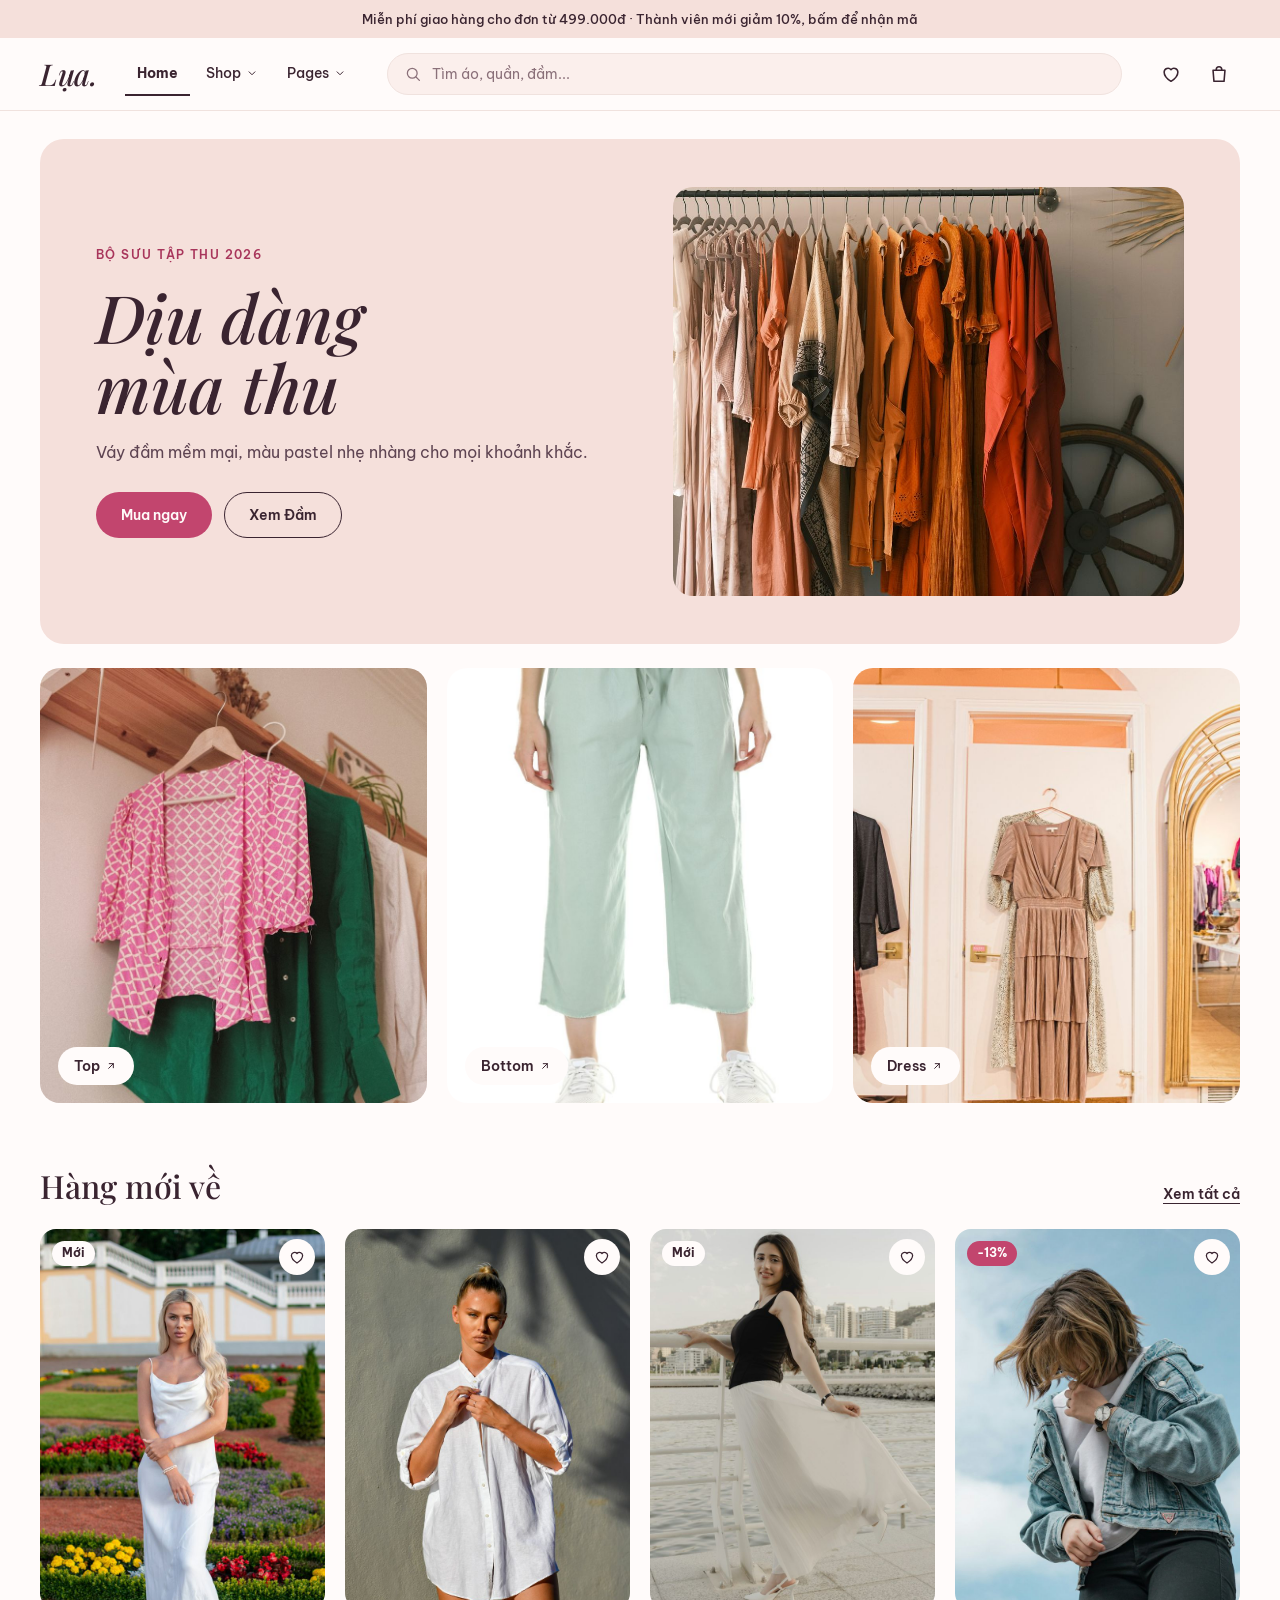
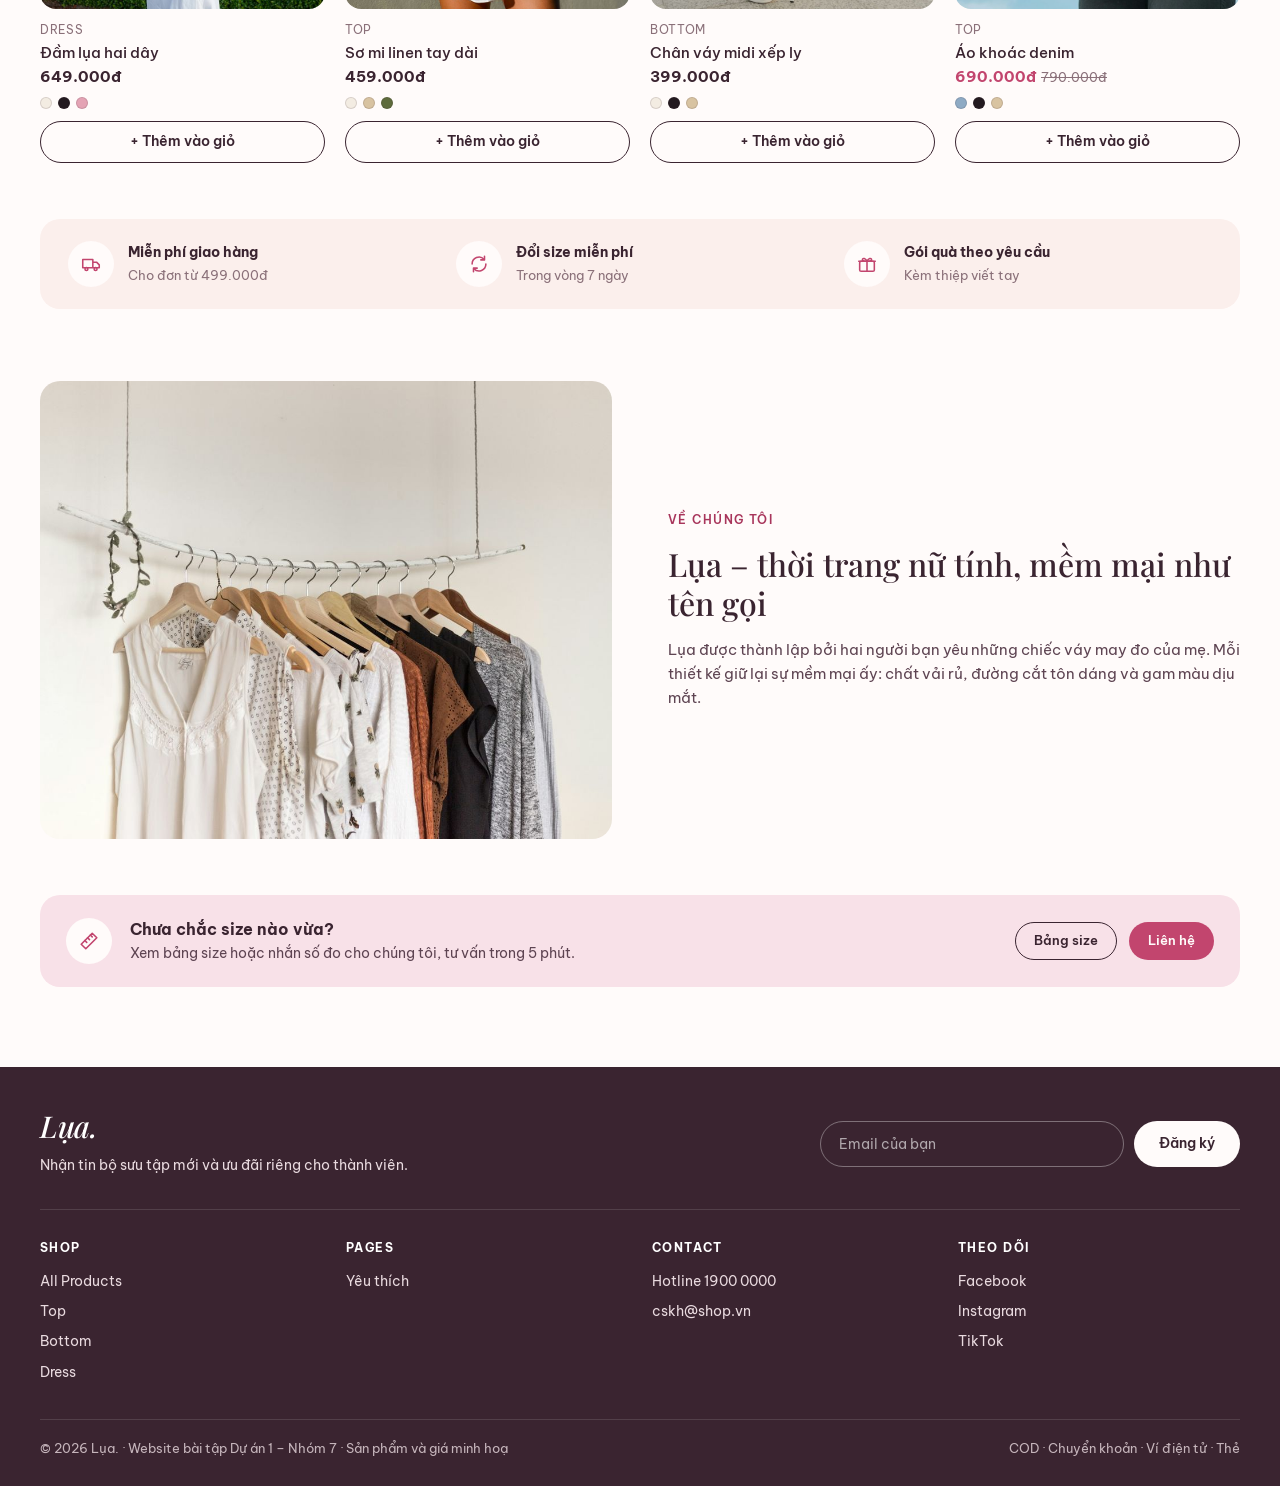
==== commit 09cd3bd3: "Thay hình minh hoạ bằng ảnh chụp quần áo (Unsplash), xoá workflow tạm Co-Authored-By: Claude Opus 5." ====
--- a/index.html
+++ b/index.html
@@ -73,14 +73,14 @@
             <a class="btn btn-line" href="dress.html">Xem Đầm</a>
           </div>
         </div>
-        <div class="hero-img"><img src="images/hero.svg" alt="Đầm hồng và áo khoác tím trong bộ sưu tập Thu 2026" width="1000" height="800"></div>
+        <div class="hero-img"><img src="images/hero.jpg" alt="Giá treo quần áo tông cam, nâu của bộ sưu tập Thu 2026" width="1000" height="800"></div>
       </div>
     </section>
 
     <section class="wrap cats" aria-label="Danh mục">
-      <a class="cat" href="top.html"><img src="images/cat-top.svg" alt="" width="800" height="900"><span class="pill">Top <svg viewBox="0 0 24 24" fill="none" stroke="currentColor" stroke-width="1.7" stroke-linecap="round" stroke-linejoin="round" aria-hidden="true"><path d="M8 16 16 8M9 8h7v7"/></svg></span></a>
-      <a class="cat" href="bottom.html"><img src="images/cat-bottom.svg" alt="" width="800" height="900"><span class="pill">Bottom <svg viewBox="0 0 24 24" fill="none" stroke="currentColor" stroke-width="1.7" stroke-linecap="round" stroke-linejoin="round" aria-hidden="true"><path d="M8 16 16 8M9 8h7v7"/></svg></span></a>
-      <a class="cat" href="dress.html"><img src="images/cat-dress.svg" alt="" width="800" height="900"><span class="pill">Dress <svg viewBox="0 0 24 24" fill="none" stroke="currentColor" stroke-width="1.7" stroke-linecap="round" stroke-linejoin="round" aria-hidden="true"><path d="M8 16 16 8M9 8h7v7"/></svg></span></a>
+      <a class="cat" href="top.html"><img src="images/cat-top.jpg" alt="" width="800" height="900"><span class="pill">Top <svg viewBox="0 0 24 24" fill="none" stroke="currentColor" stroke-width="1.7" stroke-linecap="round" stroke-linejoin="round" aria-hidden="true"><path d="M8 16 16 8M9 8h7v7"/></svg></span></a>
+      <a class="cat" href="bottom.html"><img src="images/cat-bottom.jpg" alt="" width="800" height="900"><span class="pill">Bottom <svg viewBox="0 0 24 24" fill="none" stroke="currentColor" stroke-width="1.7" stroke-linecap="round" stroke-linejoin="round" aria-hidden="true"><path d="M8 16 16 8M9 8h7v7"/></svg></span></a>
+      <a class="cat" href="dress.html"><img src="images/cat-dress.jpg" alt="" width="800" height="900"><span class="pill">Dress <svg viewBox="0 0 24 24" fill="none" stroke="currentColor" stroke-width="1.7" stroke-linecap="round" stroke-linejoin="round" aria-hidden="true"><path d="M8 16 16 8M9 8h7v7"/></svg></span></a>
     </section>
 
     <section class="wrap block">
@@ -100,7 +100,7 @@
     </section>
 
     <section class="wrap about" id="about">
-      <img src="images/about.svg" alt="Sơ mi cam và chân váy hồng của Lụa." width="1000" height="800">
+      <img src="images/about.jpg" alt="Áo sáng màu treo trên móc gỗ" width="1000" height="800">
       <div>
         <p class="eyebrow">Về chúng tôi</p>
         <h2>Lụa – thời trang nữ tính, mềm mại như tên gọi</h2>
@@ -214,7 +214,7 @@
     <form id="quickForm">
       <button type="button" class="x" data-close aria-label="Đóng"><svg viewBox="0 0 24 24" fill="none" stroke="currentColor" stroke-width="1.7" stroke-linecap="round" stroke-linejoin="round" aria-hidden="true"><path d="M6 6l12 12M18 6 6 18"/></svg></button>
       <div class="q-head">
-        <img id="quickImg" src="images/p11.svg" alt="" width="600" height="800">
+        <img id="quickImg" src="images/p11.jpg" alt="" width="720" height="960">
         <div>
           <p class="card-cat" id="quickCat"></p>
           <h3 id="quickName"></h3>
@@ -280,7 +280,7 @@
 
   <dialog id="promo" class="promo" aria-labelledby="promoTitle">
     <button type="button" class="x" data-close aria-label="Đóng"><svg viewBox="0 0 24 24" fill="none" stroke="currentColor" stroke-width="1.7" stroke-linecap="round" stroke-linejoin="round" aria-hidden="true"><path d="M6 6l12 12M18 6 6 18"/></svg></button>
-    <img src="images/promo.svg" alt="" width="1000" height="400">
+    <img src="images/promo.jpg" alt="" width="1000" height="400">
     <div class="promo-body">
       <p class="eyebrow">Thành viên mới</p>
       <h3 id="promoTitle">Giảm 10% cho đơn đầu tiên</h3>
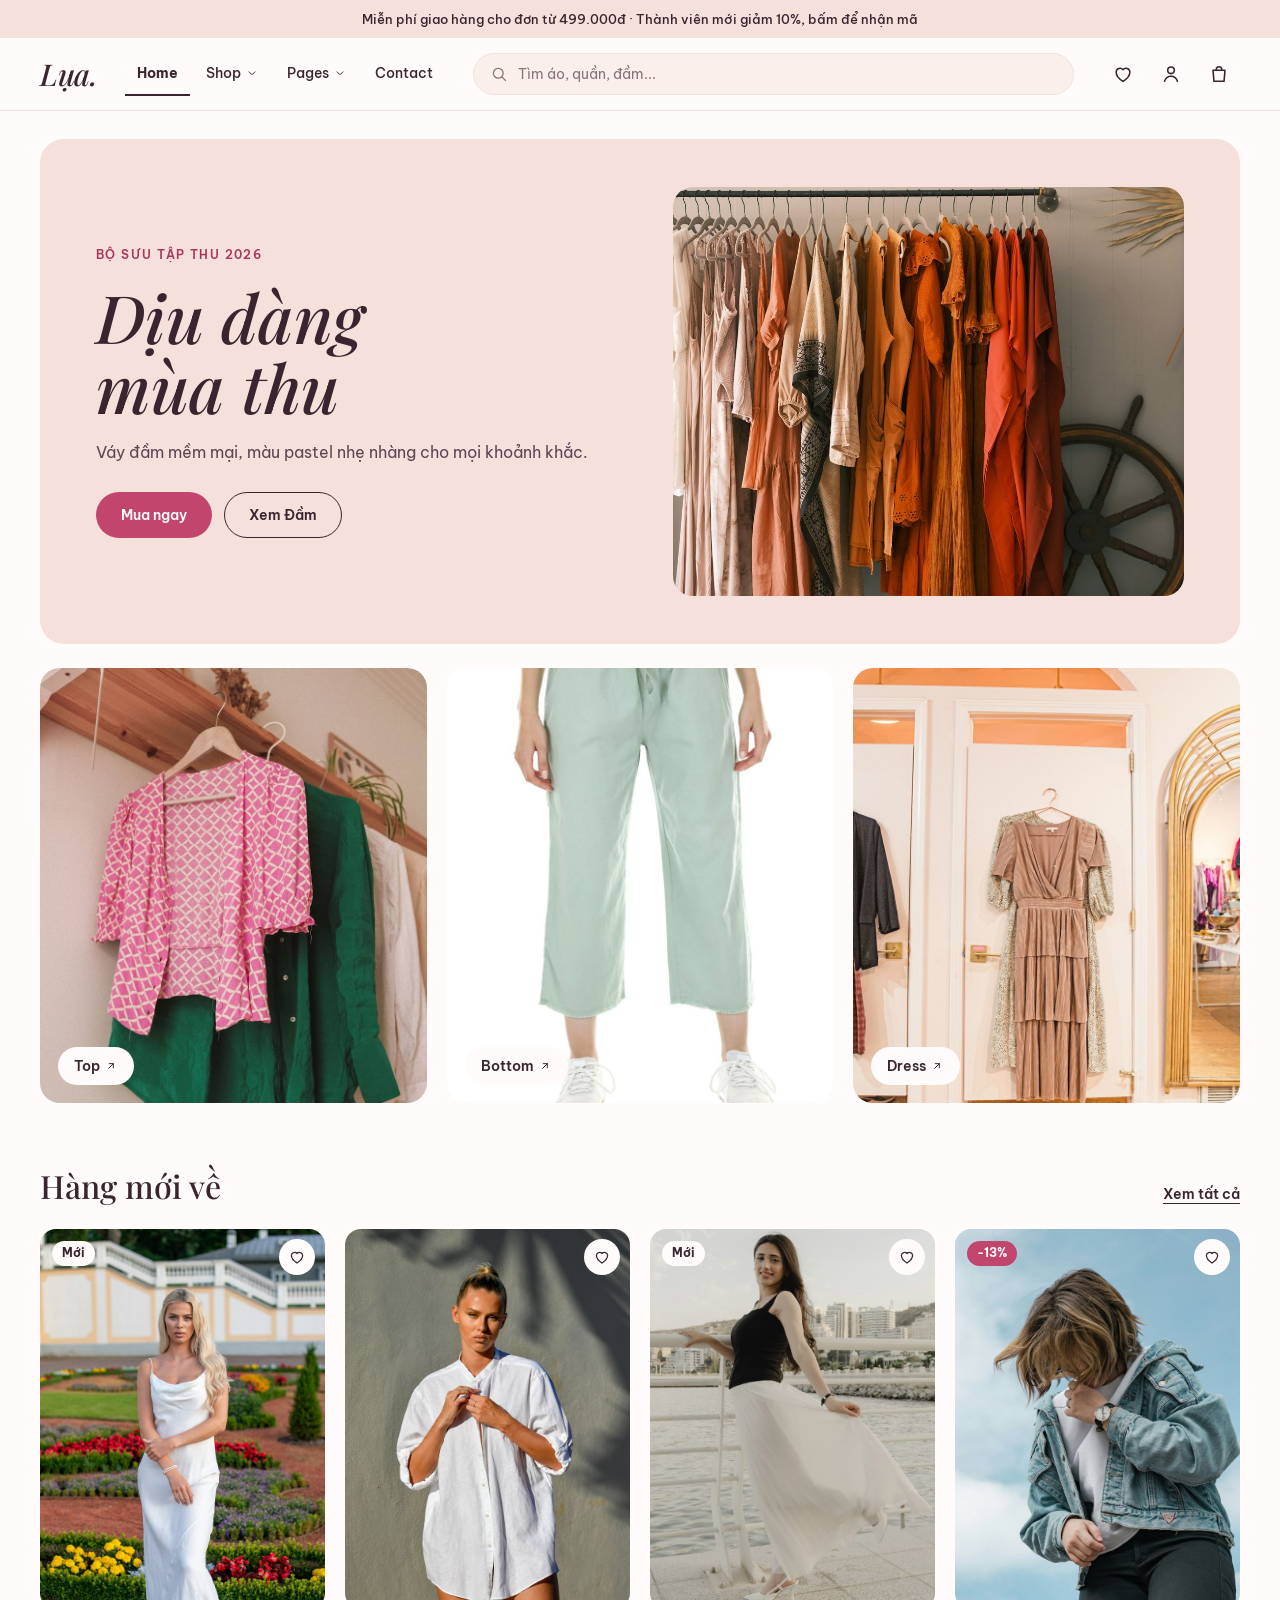
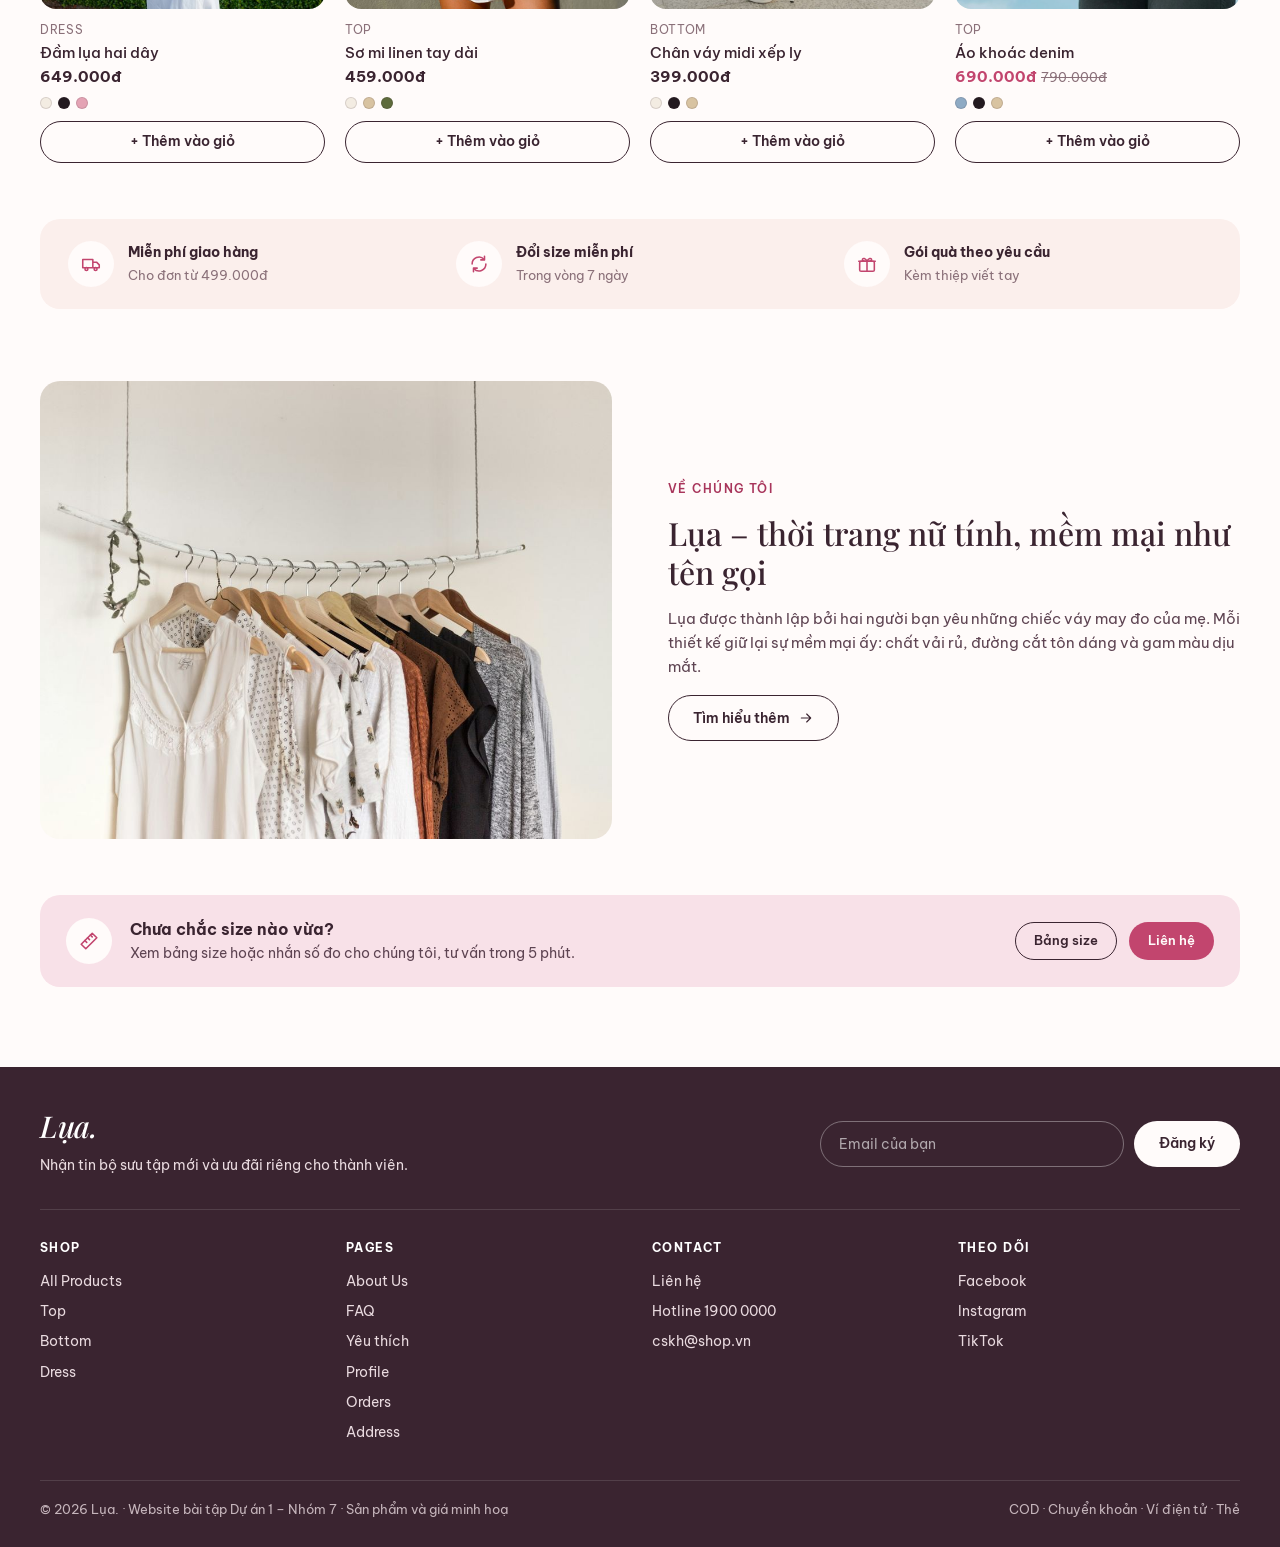
==== commit 2f509b5f: "Thêm Giỏ hàng, Thanh toán và 6 trang thông tin, tài khoản (việc 11, 12) - cart.html, checkout.html: " ====
--- a/index.html
+++ b/index.html
@@ -33,21 +33,22 @@
             <a href="top.html">Top</a>
             <a href="bottom.html">Bottom</a>
             <a href="dress.html">Dress</a>
-            <a href="cart.html" data-page-link="cart" hidden>Shopping Cart</a>
-            <a href="checkout.html" data-page-link="checkout" hidden>Checkout</a>
+            <a href="cart.html">Shopping Cart</a>
+            <a href="checkout.html">Checkout</a>
           </div>
         </div>
         <div class="dd">
           <button type="button">Pages <svg viewBox="0 0 24 24" fill="none" stroke="currentColor" stroke-width="1.7" stroke-linecap="round" stroke-linejoin="round" aria-hidden="true"><path d="m7 10 5 5 5-5"/></svg></button>
           <div class="dd-menu">
-            <a href="about.html" data-page-link="about" hidden>About Us</a>
-            <a href="faq.html" data-page-link="faq" hidden>FAQ</a>
+            <a href="about.html">About Us</a>
+            <a href="faq.html">FAQ</a>
             <button type="button" data-open="wish">Yêu thích</button>
-            <a href="orders.html" data-page-link="orders" hidden>Orders</a>
-            <a href="address.html" data-page-link="address" hidden>Address</a>
+            <a href="profile.html">Profile</a>
+            <a href="orders.html">Orders</a>
+            <a href="address.html">Address</a>
           </div>
         </div>
-        <a href="contact.html" data-page-link="contact" hidden>Contact</a>
+        <a href="contact.html">Contact</a>
       </nav>
       <form class="search d-only" action="all-products.html" role="search">
         <svg viewBox="0 0 24 24" fill="none" stroke="currentColor" stroke-width="1.7" stroke-linecap="round" stroke-linejoin="round" aria-hidden="true"><circle cx="11" cy="11" r="6.5"/><path d="m16 16 4.5 4.5"/></svg>
@@ -55,7 +56,7 @@
       </form>
       <div class="header-icons">
         <button type="button" class="icon-btn" data-open="wish" aria-label="Yêu thích"><svg viewBox="0 0 24 24" fill="none" stroke="currentColor" stroke-width="1.7" stroke-linecap="round" stroke-linejoin="round" aria-hidden="true"><path d="M12 20s-7.5-4.6-7.5-10.2A4.3 4.3 0 0 1 12 7.3a4.3 4.3 0 0 1 7.5 2.5C19.5 15.4 12 20 12 20z"/></svg></button>
-        <a class="icon-btn d-only" href="profile.html" data-page-link="profile" hidden aria-label="Tài khoản"><svg viewBox="0 0 24 24" fill="none" stroke="currentColor" stroke-width="1.7" stroke-linecap="round" stroke-linejoin="round" aria-hidden="true"><circle cx="12" cy="8" r="3.6"/><path d="M5 20c1-3.6 3.8-5.6 7-5.6s6 2 7 5.6"/></svg></a>
+        <a class="icon-btn d-only" href="profile.html" aria-label="Tài khoản"><svg viewBox="0 0 24 24" fill="none" stroke="currentColor" stroke-width="1.7" stroke-linecap="round" stroke-linejoin="round" aria-hidden="true"><circle cx="12" cy="8" r="3.6"/><path d="M5 20c1-3.6 3.8-5.6 7-5.6s6 2 7 5.6"/></svg></a>
         <button type="button" class="icon-btn" data-open="bag" aria-label="Giỏ hàng"><svg viewBox="0 0 24 24" fill="none" stroke="currentColor" stroke-width="1.7" stroke-linecap="round" stroke-linejoin="round" aria-hidden="true"><path d="M5.5 8h13l-1 12h-11l-1-12z"/><path d="M9 8V7a3 3 0 0 1 6 0v1"/></svg><span class="count-dot zero" data-cart-count>0</span></button>
       </div>
     </div>
@@ -105,7 +106,7 @@
         <p class="eyebrow">Về chúng tôi</p>
         <h2>Lụa – thời trang nữ tính, mềm mại như tên gọi</h2>
         <p>Lụa được thành lập bởi hai người bạn yêu những chiếc váy may đo của mẹ. Mỗi thiết kế giữ lại sự mềm mại ấy: chất vải rủ, đường cắt tôn dáng và gam màu dịu mắt.</p>
-        <a class="btn btn-line" href="about.html" data-page-link="about" hidden>Tìm hiểu thêm <svg viewBox="0 0 24 24" fill="none" stroke="currentColor" stroke-width="1.7" stroke-linecap="round" stroke-linejoin="round" aria-hidden="true"><path d="M5 12h14M13 6l6 6-6 6"/></svg></a>
+        <a class="btn btn-line" href="about.html">Tìm hiểu thêm <svg viewBox="0 0 24 24" fill="none" stroke="currentColor" stroke-width="1.7" stroke-linecap="round" stroke-linejoin="round" aria-hidden="true"><path d="M5 12h14M13 6l6 6-6 6"/></svg></a>
       </div>
     </section>
 
@@ -118,7 +119,7 @@
         </div>
         <div class="btn-row">
           <button type="button" class="btn btn-line btn-sm" data-open="sizeGuide">Bảng size</button>
-          <a class="btn btn-pink btn-sm" href="#lien-he" data-page-upgrade="contact">Liên hệ</a>
+          <a class="btn btn-pink btn-sm" href="contact.html">Liên hệ</a>
         </div>
       </div>
     </section>
@@ -146,15 +147,16 @@
         </div>
         <div>
           <h4>PAGES</h4>
-          <a href="about.html" data-page-link="about" hidden>About Us</a>
-          <a href="faq.html" data-page-link="faq" hidden>FAQ</a>
+          <a href="about.html">About Us</a>
+          <a href="faq.html">FAQ</a>
           <button type="button" data-open="wish">Yêu thích</button>
-          <a href="orders.html" data-page-link="orders" hidden>Orders</a>
-          <a href="address.html" data-page-link="address" hidden>Address</a>
+          <a href="profile.html">Profile</a>
+          <a href="orders.html">Orders</a>
+          <a href="address.html">Address</a>
         </div>
         <div>
           <h4>CONTACT</h4>
-          <a href="contact.html" data-page-link="contact" hidden>Liên hệ</a>
+          <a href="contact.html">Liên hệ</a>
           <span>Hotline 1900 0000</span>
           <span>cskh@shop.vn</span>
         </div>
@@ -184,19 +186,18 @@
       <a href="top.html">Top</a>
       <a href="bottom.html">Bottom</a>
       <a href="dress.html">Dress</a>
-      <a href="cart.html" data-page-link="cart" hidden>Shopping Cart</a>
-      <a href="checkout.html" data-page-link="checkout" hidden>Checkout</a>
+      <a href="cart.html">Shopping Cart</a>
+      <a href="checkout.html">Checkout</a>
       <p class="menu-label">Pages</p>
-      <a href="about.html" data-page-link="about" hidden>About Us</a>
-      <a href="faq.html" data-page-link="faq" hidden>FAQ</a>
+      <a href="about.html">About Us</a>
+      <a href="faq.html">FAQ</a>
       <button type="button" data-open="wish">Yêu thích</button>
-      <a href="orders.html" data-page-link="orders" hidden>Orders</a>
-      <a href="address.html" data-page-link="address" hidden>Address</a>
-      <a class="menu-top" href="contact.html" data-page-link="contact" hidden>Contact</a>
+      <a href="orders.html">Orders</a>
+      <a href="address.html">Address</a>
+      <a class="menu-top" href="contact.html">Contact</a>
     </nav>
-    <div class="btn-row" data-page-link="profile" hidden>
-      <a class="btn btn-pink btn-sm" href="profile.html">Đăng nhập</a>
-      <a class="btn btn-line btn-sm" href="profile.html">Đăng ký</a>
+    <div class="btn-row">
+      <a class="btn btn-pink btn-sm" href="profile.html"><svg viewBox="0 0 24 24" fill="none" stroke="currentColor" stroke-width="1.7" stroke-linecap="round" stroke-linejoin="round" aria-hidden="true"><circle cx="12" cy="8" r="3.6"/><path d="M5 20c1-3.6 3.8-5.6 7-5.6s6 2 7 5.6"/></svg> Tài khoản của tôi</a>
     </div>
   </dialog>
 
@@ -249,8 +250,8 @@
     <div class="bag-foot" id="bagFoot" hidden>
       <div class="bag-total"><span>Tạm tính</span><b id="bagTotal">0đ</b></div>
       <p class="note">Phí giao hàng và mã giảm giá tính ở bước thanh toán.</p>
-      <a class="btn btn-pink btn-block" href="checkout.html" data-page-link="checkout" hidden>Thanh toán</a>
-      <a class="btn btn-line btn-block" href="cart.html" data-page-link="cart" hidden>Xem giỏ hàng</a>
+      <a class="btn btn-pink btn-block" href="checkout.html">Thanh toán</a>
+      <a class="btn btn-line btn-block" href="cart.html">Xem giỏ hàng</a>
       <button type="button" class="link" data-close>Tiếp tục mua sắm</button>
     </div>
   </dialog>
--- a/style.css
+++ b/style.css
@@ -24,7 +24,7 @@
 body { margin: 0; background: var(--bg); color: var(--ink); font: 15px/1.6 var(--sans); -webkit-font-smoothing: antialiased; }
 img { display: block; max-width: 100%; height: auto; }
 a { color: inherit; text-decoration: none; }
-button, input, select { font: inherit; color: inherit; }
+button, input, select, textarea { font: inherit; color: inherit; }
 button { cursor: pointer; background: none; border: 0; padding: 0; }
 h1, h2, h3, h4 { margin: 0; font-weight: 500; }
 p { margin: 0; }
@@ -276,6 +276,280 @@
 .toast small { color: var(--muted); font-size: 12.5px; }
 .toast .x { position: static; width: 28px; height: 28px; }
 .toast-actions { grid-column: 1 / -1; display: grid; grid-template-columns: 1fr 1fr; gap: 10px; margin-top: 10px; }
+
+/* =====================================================================
+   Trang của Anh Tú (việc 11, 12): Cart, Checkout, About, Contact, FAQ, Profile, Orders, Address
+   ===================================================================== */
+.page { padding-top: 18px; padding-bottom: 72px; }
+.page.narrow { max-width: calc(820px + 48px); }
+.page-title { margin: 26px 0 28px; }
+.page-intro { display: grid; gap: 8px; margin: 26px 0 32px; }
+.crumbs .plain { color: var(--muted); }
+.btn-xs { min-height: 32px; padding: 0 14px; font-size: 12.5px; font-weight: 600; }
+.btn-row.center { justify-content: center; }
+.tag { display: inline-block; padding: 2px 10px; border-radius: 999px; background: var(--soft); color: var(--ink-2); font-size: 11.5px; font-weight: 600; vertical-align: middle; }
+.tag.pink { background: var(--accent); color: #fff; }
+.free { color: var(--accent); font-weight: 600; }
+.minus { color: var(--accent); }
+.note { color: var(--muted); font-size: 12.5px; }
+.note svg, .demo-note svg { width: 15px; height: 15px; vertical-align: -3px; margin-right: 4px; }
+
+/* Form */
+.fields { display: grid; grid-template-columns: 1fr 1fr; gap: 14px 16px; }
+.fields.one { grid-template-columns: 1fr; }
+.field { display: grid; gap: 6px; align-content: start; }
+.field.wide { grid-column: 1 / -1; }
+.field > span { font-size: 13px; font-weight: 600; }
+.field input, .field select, .field textarea { width: 100%; min-height: 46px; padding: 10px 16px; border: 1px solid var(--line); border-radius: 12px; background: #fff; outline: 0; font-size: 14px; }
+.field textarea { resize: vertical; min-height: 96px; }
+.field select { appearance: none; -webkit-appearance: none; padding-right: 40px; background: #fff url("data:image/svg+xml,%3Csvg xmlns='http://www.w3.org/2000/svg' width='12' height='12' viewBox='0 0 24 24' fill='none' stroke='%233A2430' stroke-width='2'%3E%3Cpath d='m6 9 6 6 6-6'/%3E%3C/svg%3E") no-repeat right 16px center; cursor: pointer; }
+.field input:focus, .field select:focus, .field textarea:focus { border-color: var(--ink); }
+.field.bad input, .field.bad select, .field.bad textarea { border-color: #C0392B; background: #FFF7F6; }
+.err { color: #B3261E; font-size: 12.5px; min-height: 0; }
+.err:empty { display: none; }
+.err.block { display: block; margin-top: 6px; }
+.check { display: inline-flex; align-items: center; gap: 8px; font-size: 13.5px; cursor: pointer; }
+.check input { width: 18px; height: 18px; margin: 0; accent-color: var(--accent); }
+.alert { display: flex; gap: 10px; align-items: center; margin-bottom: 22px; padding: 14px 16px; border: 1px solid #E6A5A0; border-radius: 12px; background: #FFF1F0; color: #8E1F17; font-size: 14px; }
+.alert svg { width: 20px; height: 20px; flex: none; }
+
+/* Ô chọn dạng thẻ (địa chỉ, vận chuyển, thanh toán) */
+.opts { display: grid; gap: 10px; }
+.opt { position: relative; display: flex; align-items: center; gap: 14px; padding: 14px 16px; border: 1px solid var(--line); border-radius: 14px; background: #fff; cursor: pointer; }
+.opt input { width: 18px; height: 18px; margin: 0; flex: none; accent-color: var(--accent); }
+.opt:has(input:checked) { border-color: var(--accent); background: #FCEEF2; }
+.opt:has(input:focus-visible) { outline: 2px solid var(--accent); outline-offset: 2px; }
+.opt.off { opacity: .55; cursor: not-allowed; }
+.opt-ic { display: grid; place-items: center; width: 34px; height: 34px; flex: none; border-radius: 10px; background: var(--soft); font-weight: 700; color: var(--accent-dark); }
+.opt-ic svg { width: 19px; height: 19px; }
+.opt-txt { flex: 1; display: grid; gap: 2px; min-width: 0; }
+.opt-txt b { font-size: 14px; font-weight: 600; }
+.opt-txt small { color: var(--muted); font-size: 12.5px; }
+.opt-right { font-size: 14px; font-weight: 600; white-space: nowrap; }
+.seg { display: inline-flex; padding: 3px; border: 1px solid var(--line); border-radius: 999px; background: #fff; }
+.seg label { position: relative; cursor: pointer; }
+.seg input { position: absolute; opacity: 0; inset: 0; margin: 0; cursor: pointer; }
+.seg span { display: block; padding: 6px 14px; border-radius: 999px; font-size: 13px; font-weight: 600; }
+.seg input:checked + span { background: var(--ink); color: var(--bg); }
+.seg input:focus-visible + span { outline: 2px solid var(--accent); outline-offset: 2px; }
+.box-form { display: grid; gap: 16px; margin-top: 14px; padding: 20px; border: 1.5px solid var(--accent); border-radius: 16px; background: var(--bg); }
+.box-title { font-weight: 700; font-size: 15px; }
+.addr-extra { display: flex; flex-wrap: wrap; align-items: center; justify-content: space-between; gap: 12px; }
+
+/* Tóm tắt đơn (Giỏ hàng, Thanh toán, Đơn hàng) */
+.summary { position: sticky; top: 96px; display: grid; gap: 14px; padding: 24px; border-radius: 20px; background: var(--soft); }
+.summary h2 { font-size: 24px; }
+.sum-rows { display: grid; gap: 10px; padding-top: 14px; border-top: 1px solid var(--line); }
+.sum-row { display: flex; justify-content: space-between; gap: 16px; font-size: 14px; color: var(--ink-2); }
+.sum-row > span:last-child { text-align: right; color: var(--ink); }
+.sum-row.total { padding-top: 12px; border-top: 1px solid var(--line); color: var(--ink); font-weight: 600; }
+.sum-row.total b { font-size: 20px; }
+.sum-items { display: grid; gap: 12px; }
+.sum-item { display: grid; grid-template-columns: auto 1fr auto; gap: 12px; align-items: center; font-size: 13.5px; }
+.sum-item small { display: block; color: var(--muted); font-size: 12px; }
+.sum-item > span > b { font-weight: 600; }
+.thumb { position: relative; display: block; width: 52px; }
+.thumb img { width: 52px; height: 69px; object-fit: cover; border-radius: 10px; }
+.thumb i { position: absolute; top: -6px; right: -6px; min-width: 20px; height: 20px; padding: 0 5px; border-radius: 99px; background: var(--ink); color: #fff; font: 700 11px/20px var(--sans); text-align: center; }
+.coupon { display: flex; gap: 8px; }
+.coupon input { flex: 1; min-width: 0; height: 42px; padding: 0 16px; border: 1px solid var(--line); border-radius: 999px; background: #fff; outline: 0; font-size: 13.5px; }
+.coupon input:focus { border-color: var(--ink); }
+.coupon-on { display: flex; align-items: center; gap: 10px; padding: 10px 14px; border: 1.5px dashed var(--accent); border-radius: 12px; background: var(--bg); font-size: 13px; }
+.coupon-on svg { width: 18px; height: 18px; color: var(--accent); flex: none; }
+.coupon-on span { flex: 1; }
+.coupon-on b { color: var(--accent-dark); letter-spacing: .06em; }
+
+/* Giỏ hàng */
+.ship-band { display: flex; gap: 14px; align-items: center; margin-bottom: 28px; padding: 16px 20px; border-radius: 16px; background: #F8E1E8; font-size: 14px; }
+.ship-band > svg { width: 24px; height: 24px; flex: none; color: var(--accent); }
+.ship-band > div { flex: 1; }
+.cart-grid { display: grid; grid-template-columns: 1fr 380px; gap: 40px; align-items: start; }
+.cart-lines { list-style: none; margin: 0 0 24px; padding: 0; border-top: 1px solid var(--line-soft); }
+.cart-line { position: relative; display: grid; grid-template-columns: 96px 1fr auto; gap: 18px; padding: 20px 44px 20px 0; border-bottom: 1px solid var(--line-soft); }
+.cart-line img { width: 96px; height: 128px; object-fit: cover; border-radius: 12px; }
+.cl-info { display: grid; gap: 6px; align-content: start; }
+.cl-info b { font-weight: 600; font-size: 15px; }
+.cl-info small { color: var(--muted); font-size: 13px; }
+.cl-info .qty { justify-self: start; margin-top: 6px; }
+.cl-price { display: grid; gap: 2px; justify-items: end; align-content: start; font-size: 15px; }
+.cl-price .sale { color: var(--accent); }
+.cl-price del, .cl-price small { color: var(--muted); font-size: 12.5px; font-weight: 400; }
+.cart-line .x { top: 16px; right: 0; }
+.empty-state { display: grid; justify-items: center; gap: 12px; padding: 40px 16px 8px; text-align: center; }
+.empty-state p { color: var(--ink-2); }
+.empty-state .btn { margin-top: 6px; }
+.empty-state.small { padding: 32px 16px; border: 1px dashed var(--line); border-radius: 18px; }
+.empty-state.small h2 { font-size: 22px; }
+.empty-ic, .done-ic { display: grid; place-items: center; width: 76px; height: 76px; border-radius: 999px; background: var(--soft-2); color: var(--accent); }
+.empty-ic svg { width: 34px; height: 34px; }
+
+/* Thanh toán */
+.co-grid { display: grid; grid-template-columns: 1fr 380px; gap: 40px; align-items: start; }
+.co-main { display: grid; gap: 30px; }
+.co-step { display: grid; gap: 14px; }
+.co-step h2, .acc-card h2 { display: flex; align-items: center; gap: 12px; font-size: 22px; }
+.num { display: grid; place-items: center; width: 28px; height: 28px; flex: none; border-radius: 99px; background: var(--ink); color: var(--bg); font: 700 13px/1 var(--sans); }
+.step-head { display: flex; align-items: center; justify-content: space-between; gap: 12px; }
+.demo-note { color: var(--ink-2); font-size: 13px; }
+.success { display: grid; justify-items: center; gap: 14px; max-width: 560px; margin: 32px auto 0; text-align: center; }
+.done-ic { background: var(--accent); color: #fff; }
+.done-ic svg { width: 36px; height: 36px; }
+.done-card { width: 100%; display: grid; gap: 12px; margin-top: 8px; padding: 22px; border-radius: 18px; background: var(--soft); text-align: left; }
+.done-card .sum-items { padding: 12px 0; border-top: 1px solid var(--line); }
+.success .btn-row { margin-top: 8px; }
+
+/* About Us */
+.about-hero { display: grid; grid-template-columns: 1fr 1fr; gap: 56px; align-items: center; margin-top: 26px; }
+.about-hero > div { display: grid; gap: 16px; }
+.about-hero img { width: 100%; aspect-ratio: 5 / 4; object-fit: cover; border-radius: 24px; }
+.stats { list-style: none; display: flex; gap: 40px; margin: 10px 0 0; padding: 0; }
+.stats b { display: block; font: 600 30px/1.1 var(--serif); }
+.stats small { color: var(--muted); font-size: 12.5px; }
+.values { list-style: none; display: grid; grid-template-columns: repeat(3, 1fr); gap: 20px; margin: 56px 0 0; padding: 0; }
+.values li { display: grid; gap: 8px; padding: 24px; border-radius: 20px; background: var(--soft); }
+.values .ic { display: grid; place-items: center; width: 44px; height: 44px; border-radius: 999px; background: var(--bg); color: var(--accent); }
+.values .ic svg { width: 22px; height: 22px; }
+.values b { font-size: 16px; }
+.values p { color: var(--ink-2); font-size: 14px; }
+.lookbook { display: grid; grid-template-columns: repeat(4, 1fr); gap: 20px; }
+.look { position: relative; overflow: hidden; border-radius: 18px; }
+.look img { width: 100%; aspect-ratio: 3 / 4; object-fit: cover; transition: transform .35s; }
+.look:hover img { transform: scale(1.03); }
+.look span { position: absolute; left: 12px; bottom: 12px; padding: 6px 12px; border-radius: 999px; background: var(--bg); font-size: 13px; font-weight: 600; }
+.cta-band { display: flex; align-items: center; justify-content: space-between; flex-wrap: wrap; gap: 18px; margin-top: 64px; padding: 32px 40px; border-radius: 24px; background: var(--soft-2); }
+.cta-band h2 { font-style: italic; }
+
+/* Contact */
+.contact-grid { display: grid; grid-template-columns: 1fr 1fr; gap: 32px; align-items: start; }
+.info-list { list-style: none; display: grid; gap: 12px; margin: 0 0 16px; padding: 0; }
+.info-list li { display: flex; align-items: center; gap: 14px; padding: 14px 18px; border-radius: 16px; background: var(--soft); }
+.info-list .ic { display: grid; place-items: center; width: 40px; height: 40px; flex: none; border-radius: 999px; background: var(--bg); color: var(--accent); }
+.info-list .ic svg { width: 20px; height: 20px; }
+.info-list small { display: block; color: var(--muted); font-size: 12px; }
+.info-list b { font-weight: 600; font-size: 14.5px; }
+.map { position: relative; height: 230px; border-radius: 18px; overflow: hidden; background:
+  linear-gradient(90deg, transparent 31%, #fff 31%, #fff 34%, transparent 34%, transparent 64%, #fff 64%, #fff 67%, transparent 67%),
+  linear-gradient(0deg, transparent 30%, #fff 30%, #fff 34%, transparent 34%, transparent 66%, #fff 66%, #fff 70%, transparent 70%),
+  var(--soft-2); }
+.map-pin { position: absolute; left: 50%; top: 50%; display: grid; place-items: center; width: 46px; height: 46px; border-radius: 999px; background: var(--accent); color: #fff; transform: translate(-50%, -60%); box-shadow: 0 8px 20px rgba(194, 69, 110, .35); }
+.map-pin svg { width: 24px; height: 24px; }
+.map-label { position: absolute; left: 50%; top: 50%; transform: translate(-50%, 28px); padding: 4px 12px; border-radius: 999px; background: var(--bg); font-size: 12.5px; font-weight: 600; white-space: nowrap; }
+.form-card { display: grid; gap: 16px; padding: 28px; border: 1px solid var(--line-soft); border-radius: 20px; background: #fff; box-shadow: 0 10px 30px rgba(58, 36, 48, .05); }
+.form-card h2 { font-size: 24px; }
+
+/* FAQ */
+.faq-search { flex: none; height: 48px; margin-bottom: 28px; }
+.faq-group { display: grid; margin-bottom: 26px; }
+.faq-group > h2 { margin-bottom: 4px; font: 600 12px/1.4 var(--sans); }
+.qa { border-bottom: 1px solid var(--line); }
+.qa summary { display: flex; align-items: center; justify-content: space-between; gap: 16px; padding: 16px 0; font-weight: 600; font-size: 15px; cursor: pointer; list-style: none; }
+.qa summary::-webkit-details-marker { display: none; }
+.qa summary svg { width: 18px; height: 18px; flex: none; transition: transform .2s; }
+.qa[open] summary svg { transform: rotate(180deg); }
+.qa p { padding: 0 0 18px; color: var(--ink-2); font-size: 14.5px; }
+.narrow .help { margin-top: 32px; }
+
+/* Tài khoản: Profile, Orders, Address */
+.account { display: grid; grid-template-columns: 260px 1fr; gap: 32px; align-items: start; margin-top: 26px; }
+.acc-side { position: sticky; top: 96px; display: grid; gap: 14px; padding: 18px; border-radius: 20px; background: var(--soft); }
+.acc-user { display: flex; align-items: center; gap: 12px; padding: 4px 4px 14px; border-bottom: 1px solid var(--line); }
+.acc-user b { display: block; font-size: 14.5px; }
+.acc-user small { color: var(--muted); font-size: 12.5px; word-break: break-all; }
+.avatar { display: grid; place-items: center; width: 44px; height: 44px; flex: none; border-radius: 999px; background: var(--accent); color: #fff; font: 700 15px/1 var(--sans); }
+.avatar.lg { width: 64px; height: 64px; font-size: 20px; }
+.acc-nav { display: grid; gap: 4px; }
+.acc-nav a { display: flex; align-items: center; gap: 10px; padding: 10px 12px; border-radius: 12px; font-size: 14px; font-weight: 500; }
+.acc-nav a svg { width: 19px; height: 19px; }
+.acc-nav a:hover { background: var(--bg); }
+.acc-nav a.on { background: var(--bg); font-weight: 700; color: var(--accent-dark); }
+.acc-demo { display: grid; gap: 6px; padding: 12px 4px 0; border-top: 1px solid var(--line); color: var(--muted); font-size: 12px; }
+.acc-demo .link { display: inline-flex; align-items: center; gap: 6px; justify-self: start; font-size: 12.5px; }
+.acc-demo .link svg { width: 14px; height: 14px; }
+.acc-main { display: grid; gap: 20px; min-width: 0; }
+.acc-card { display: grid; gap: 18px; padding: 26px; border: 1px solid var(--line-soft); border-radius: 20px; background: #fff; }
+.acc-card h2 { font-size: 22px; }
+.acc-card h2 + .fields { margin-top: -2px; }
+.acc-hello { display: flex; align-items: center; gap: 18px; background: var(--soft); border: 0; }
+.acc-hello h1 { font-size: 28px; }
+.acc-hello p { display: flex; align-items: center; gap: 8px; margin-top: 4px; color: var(--muted); font-size: 13px; }
+.acc-title { font-size: 36px; }
+.acc-head { display: flex; align-items: center; justify-content: space-between; gap: 16px; }
+.size-hint { color: var(--ink-2); font-size: 13.5px; }
+.size-hint:empty { display: none; }
+.chips.tabs { margin: 0; }
+.tabs button { padding: 8px 16px; border: 1px solid var(--line); border-radius: 999px; font-size: 13.5px; font-weight: 500; background: var(--bg); }
+.tabs button span { color: var(--muted); font-size: 12px; }
+.tabs button.on { background: var(--ink); border-color: var(--ink); color: var(--bg); }
+.tabs button.on span { color: var(--line); }
+.order { display: grid; gap: 16px; padding: 22px; border: 1px solid var(--line-soft); border-radius: 20px; background: #fff; }
+.order.is-new { border-color: var(--accent); box-shadow: 0 0 0 3px #FCE3EA; }
+.order-head { display: flex; align-items: flex-start; justify-content: space-between; gap: 12px; }
+.order-head b { font-size: 16px; }
+.order-head small { display: block; color: var(--muted); font-size: 12.5px; }
+.status { padding: 4px 12px; border-radius: 999px; font-size: 12px; font-weight: 700; white-space: nowrap; }
+.status.wait { background: #FFF3D6; color: #8A5A00; }
+.status.ship { background: #FCE3EA; color: var(--accent-dark); }
+.status.done { background: #E3F1E6; color: #2E6B3C; }
+.track { list-style: none; display: grid; grid-template-columns: repeat(4, 1fr); gap: 6px; margin: 0; padding: 0; counter-reset: s; }
+.track li { padding-top: 10px; border-top: 3px solid var(--line-soft); color: var(--muted); font-size: 12px; }
+.track li.done { border-top-color: var(--accent); color: var(--ink-2); }
+.track li.now { color: var(--ink); font-weight: 700; }
+.order-items { display: grid; gap: 12px; }
+.order-more summary { color: var(--ink-2); font-size: 13px; text-decoration: underline; text-underline-offset: 3px; cursor: pointer; }
+.order-more[open] { display: grid; gap: 10px; }
+.order-more[open] summary { margin-bottom: 4px; }
+.order-foot { display: flex; align-items: center; justify-content: space-between; gap: 12px; padding-top: 14px; border-top: 1px solid var(--line-soft); font-size: 14px; }
+.order-foot b { font-size: 17px; }
+.acc-form { margin-top: 0; }
+.addr-list, #orderList { display: grid; gap: 16px; }
+.addr-card { display: grid; gap: 8px; padding: 20px; border: 1px solid var(--line-soft); border-radius: 18px; background: #fff; }
+.addr-card.is-default { border-color: var(--accent); }
+.addr-top { display: flex; align-items: center; justify-content: space-between; flex-wrap: wrap; gap: 8px; }
+.addr-top b { font-size: 15px; }
+.addr-card p { color: var(--ink-2); font-size: 14px; }
+.addr-card .btn-row { gap: 8px; margin-top: 4px; }
+
+@media (max-width: 1100px) {
+  .cart-grid, .co-grid { grid-template-columns: 1fr 330px; gap: 28px; }
+  .account { grid-template-columns: 220px 1fr; gap: 24px; }
+}
+
+@media (max-width: 900px) {
+  .page { padding-top: 12px; padding-bottom: 48px; }
+  .page-title { margin: 20px 0 20px; }
+  .page-intro { margin: 20px 0 24px; }
+  .fields { grid-template-columns: 1fr; }
+  .cart-grid, .co-grid { grid-template-columns: 1fr; gap: 28px; }
+  .summary, .acc-side { position: static; }
+  .cart-line { grid-template-columns: 76px 1fr; padding-right: 36px; }
+  .cart-line img { width: 76px; height: 101px; }
+  .cl-price { grid-column: 2; justify-items: start; }
+  .ship-band { padding: 14px 16px; }
+  .co-step h2, .acc-card h2 { font-size: 20px; }
+  .opt { padding: 12px 14px; gap: 10px; }
+  .opt-ic { width: 30px; height: 30px; }
+  .about-hero, .contact-grid { grid-template-columns: 1fr; gap: 24px; }
+  .about-hero img { order: -1; }
+  .stats { gap: 28px; }
+  .values { grid-template-columns: 1fr; gap: 12px; margin-top: 36px; }
+  .lookbook { grid-template-columns: 1fr 1fr; gap: 12px; }
+  .cta-band { padding: 24px 20px; margin-top: 44px; }
+  .form-card { padding: 20px 18px; }
+  .account { grid-template-columns: 1fr; gap: 18px; margin-top: 18px; }
+  .acc-side { padding: 12px; }
+  .acc-user { display: none; }
+  .acc-nav { grid-template-columns: repeat(3, 1fr); gap: 6px; }
+  .acc-nav a { justify-content: center; padding: 9px 6px; font-size: 13px; text-align: center; }
+  .acc-nav a svg { display: none; }
+  .acc-demo { display: flex; flex-wrap: wrap; align-items: center; justify-content: space-between; gap: 6px; padding-top: 10px; }
+  .acc-card, .order { padding: 18px 16px; }
+  .acc-title { font-size: 30px; }
+  .acc-hello h1 { font-size: 24px; }
+  .track li { font-size: 11px; }
+  .order-foot { flex-wrap: wrap; }
+  .done-card { padding: 18px 16px; }
+  .success h1 { font-size: 30px; }
+}
 
 /* ---------- Máy tính bảng ---------- */
 @media (max-width: 1100px) {
